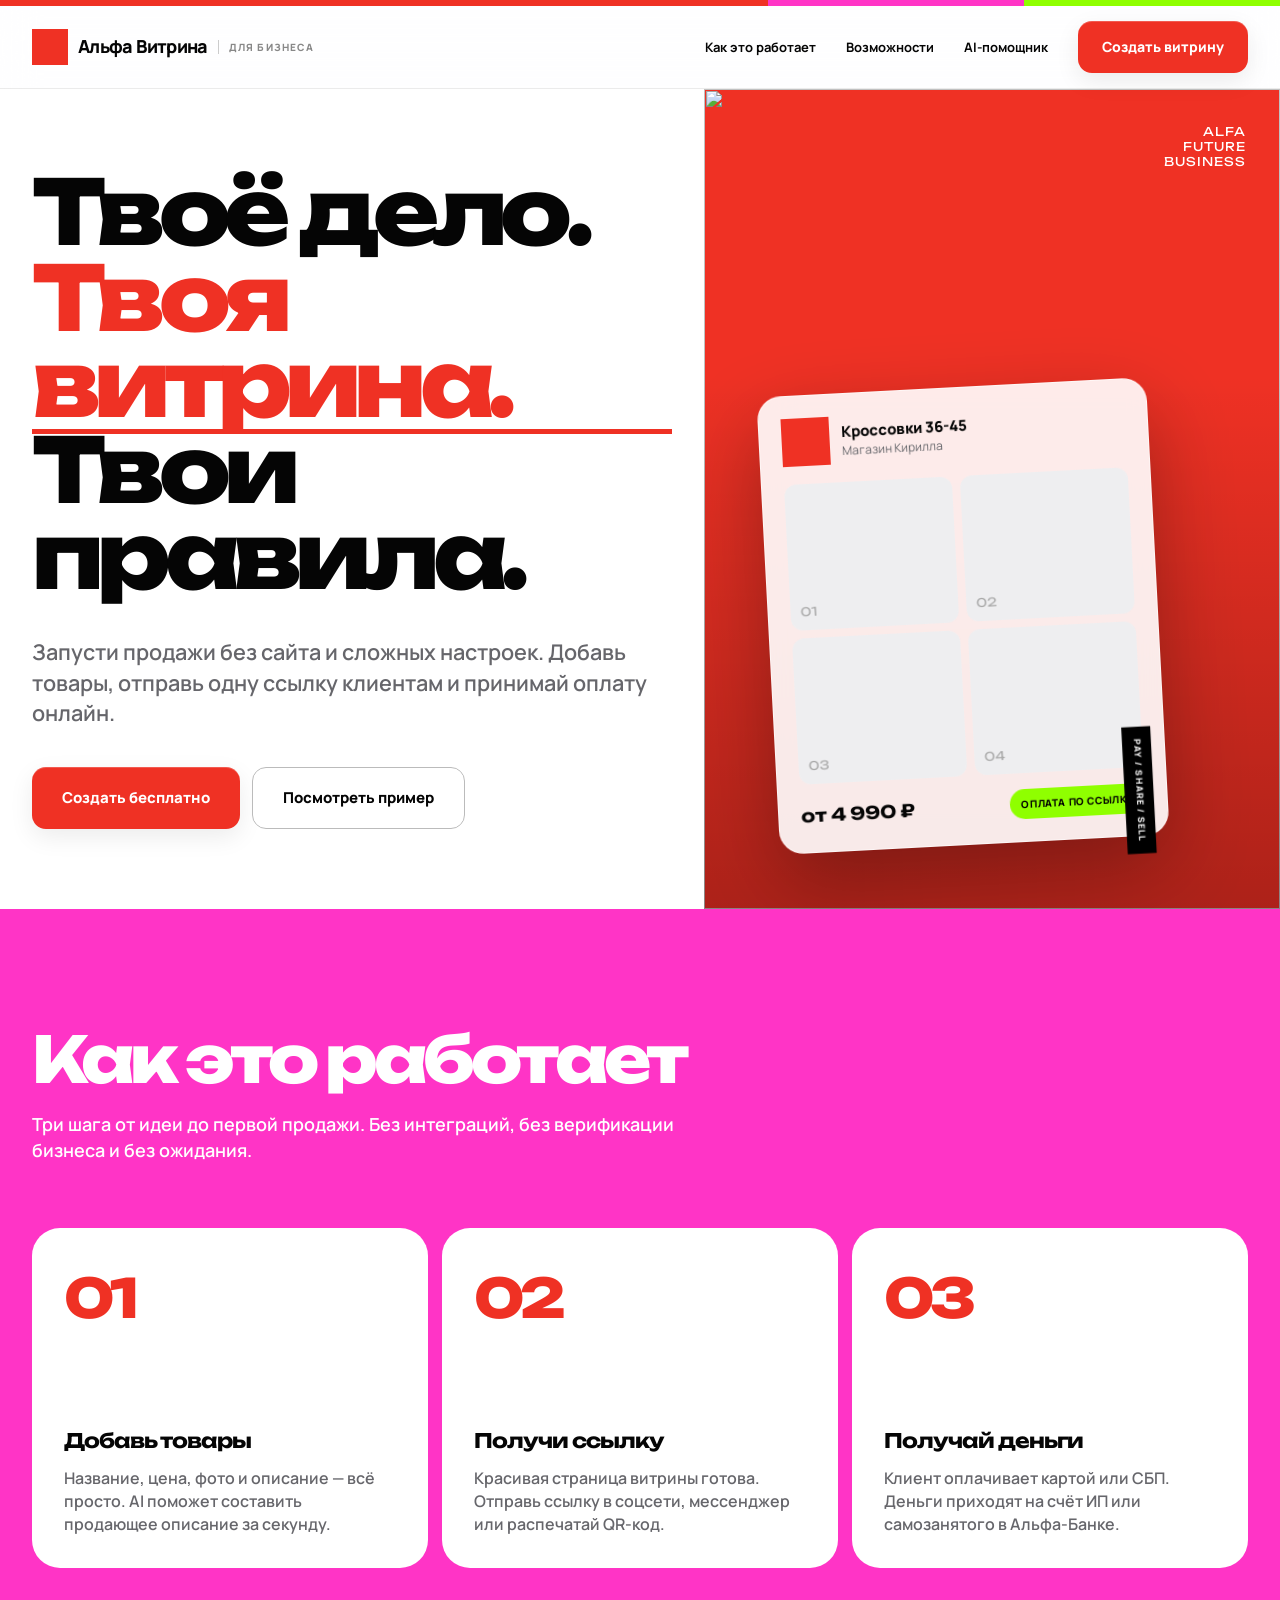
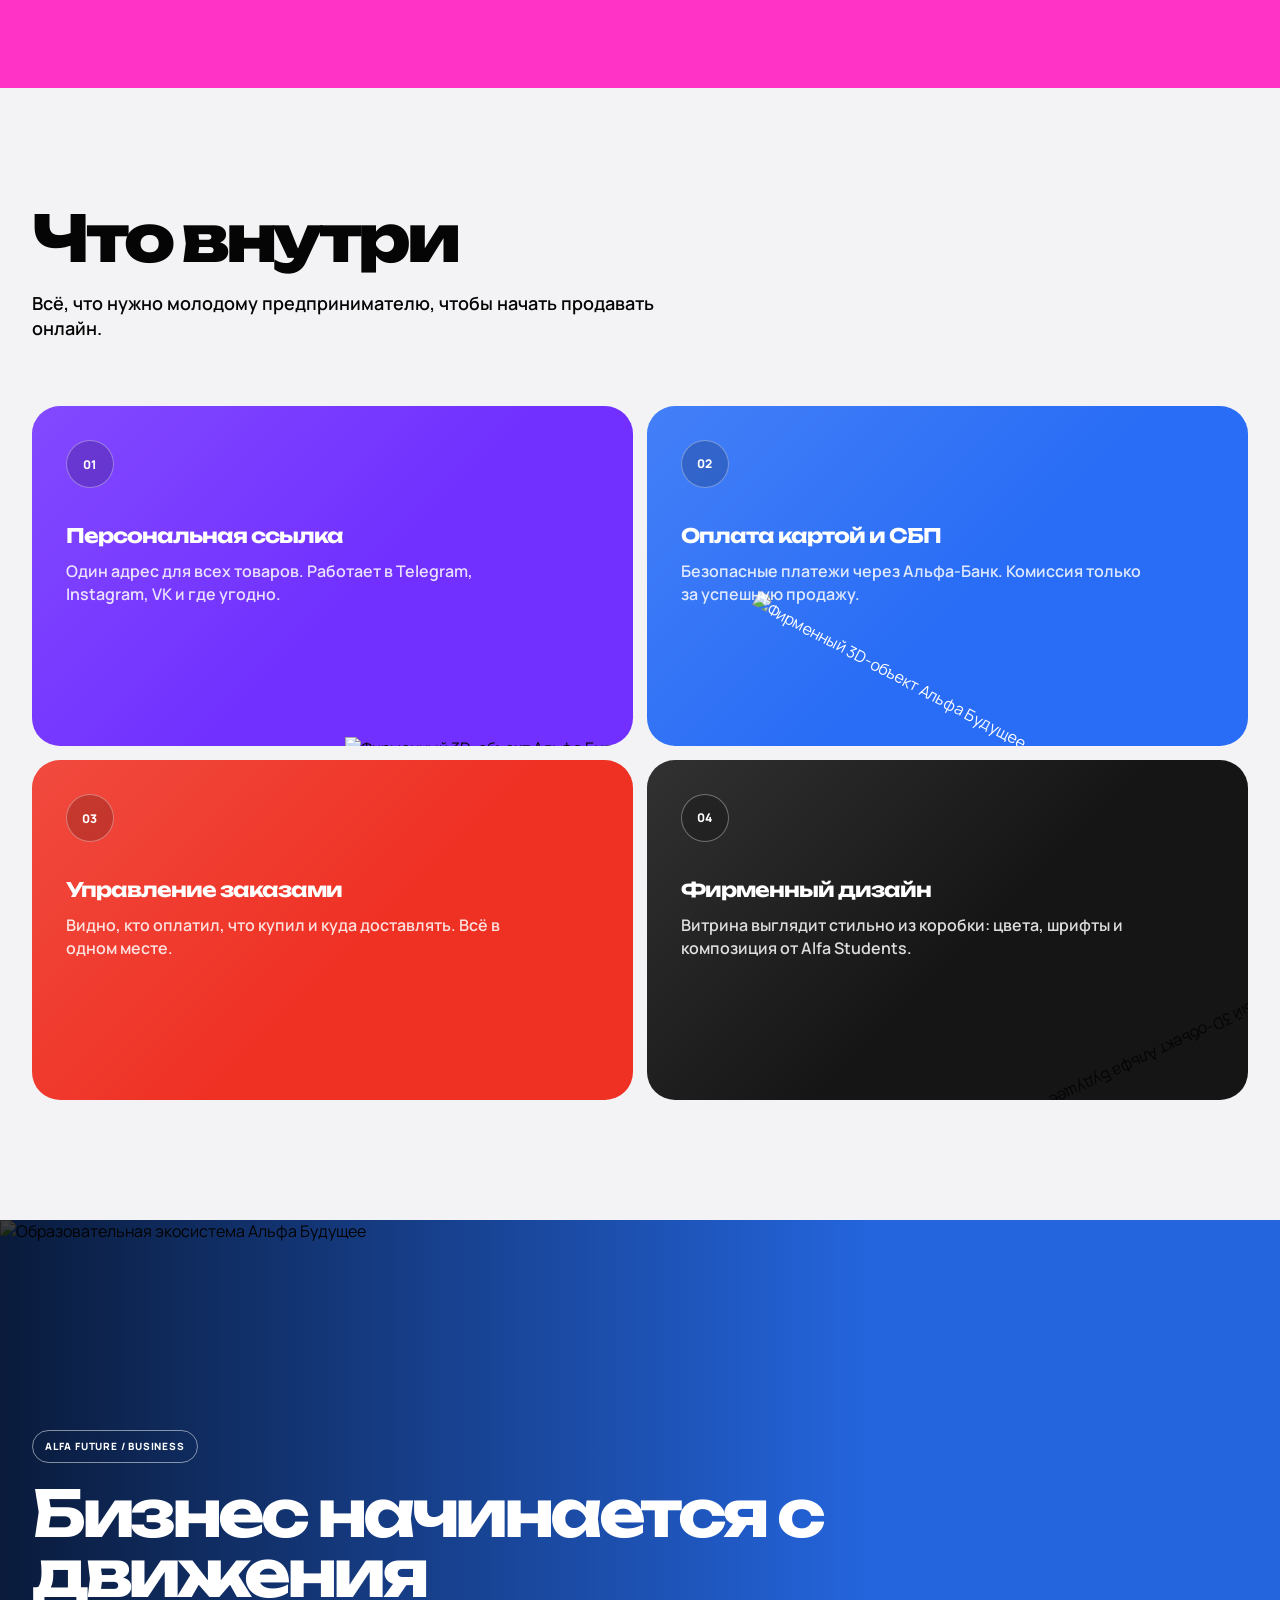
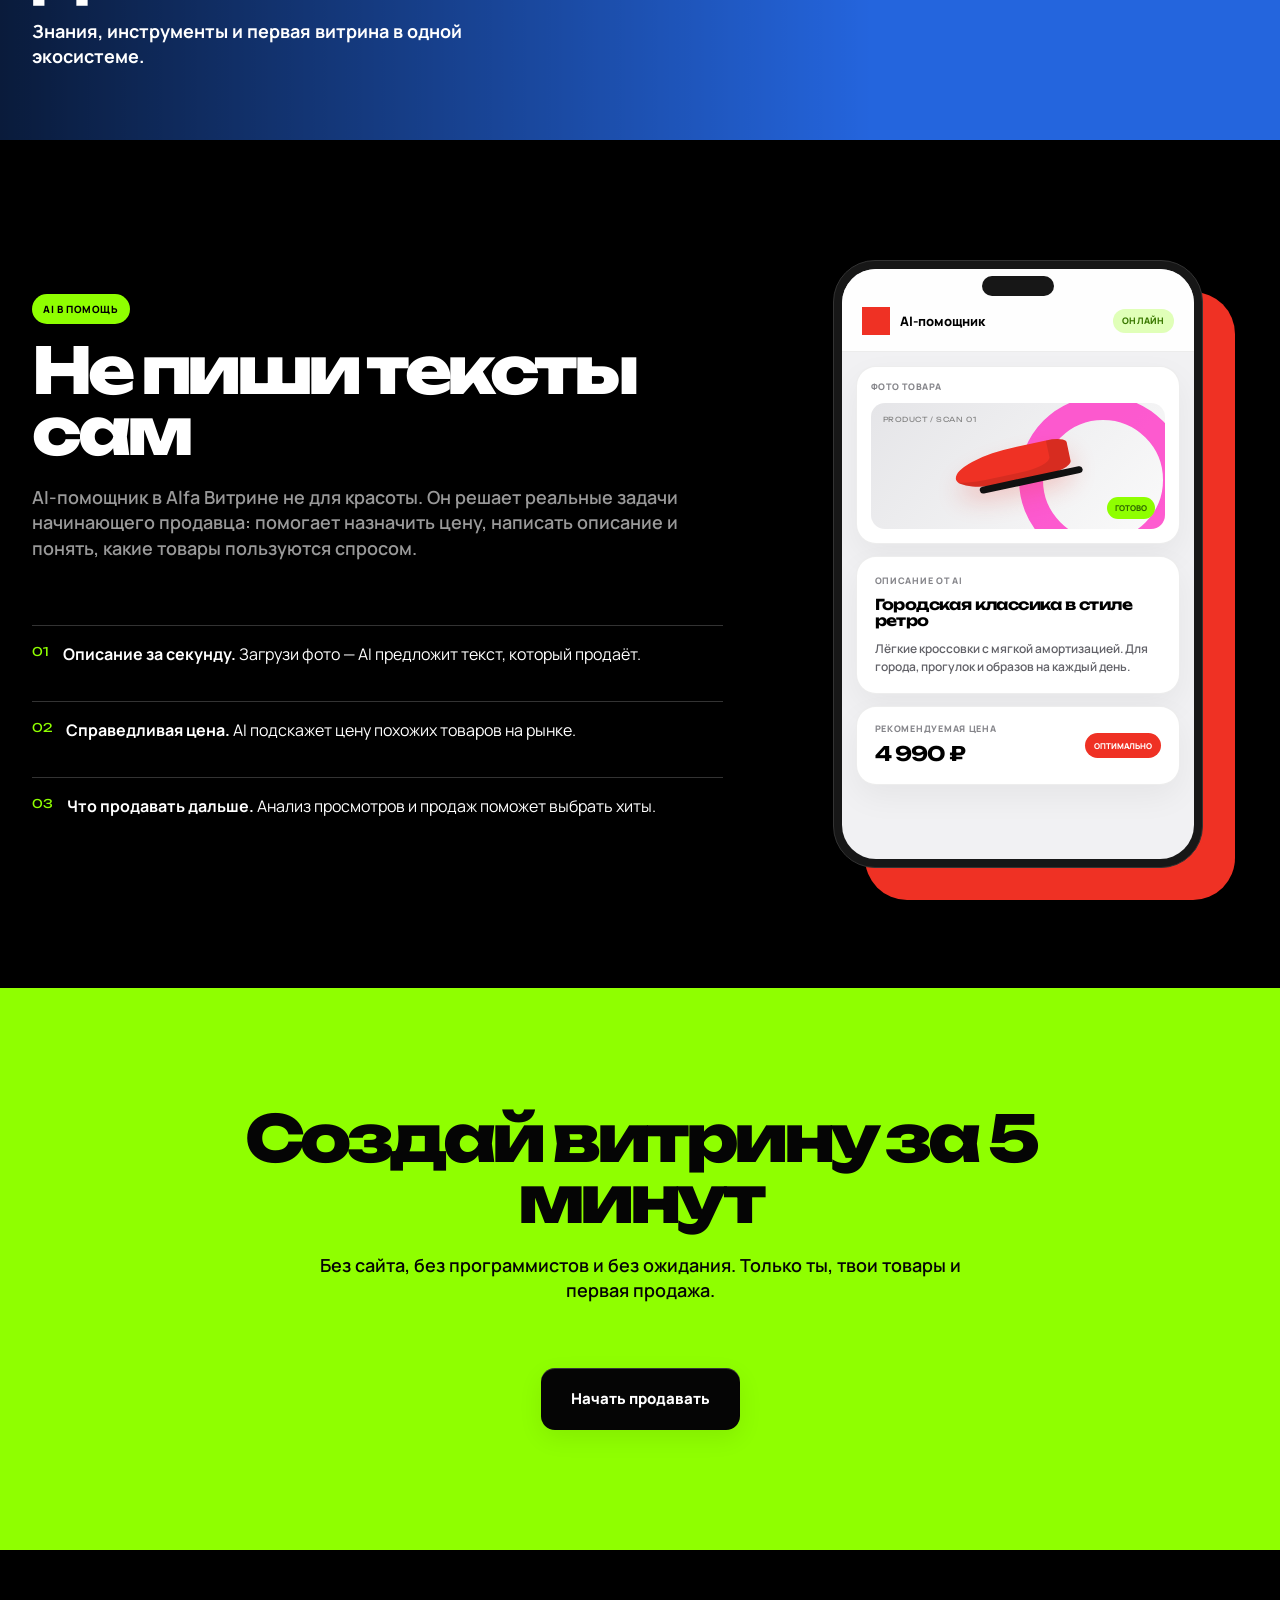
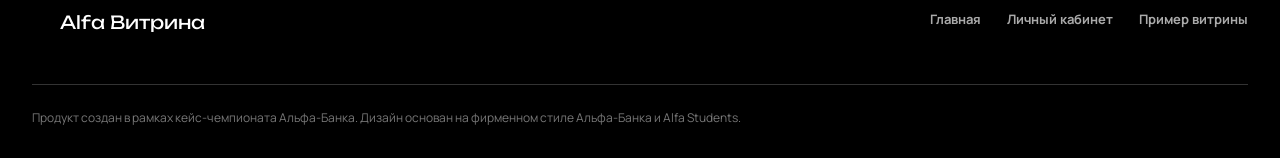
==== alfa-vitrina/index.html @ eaf66304 "first commit" ====
<!DOCTYPE html>
<html lang="ru">
<head>
  <meta charset="UTF-8">
  <meta name="viewport" content="width=device-width, initial-scale=1.0">
  <title>Alfa Витрина — продавай без сайта</title>
  <link rel="preconnect" href="https://fonts.googleapis.com">
  <link rel="preconnect" href="https://fonts.gstatic.com" crossorigin>
  <link href="https://fonts.googleapis.com/css2?family=Manrope:wght@400;500;600;700;800&family=Unbounded:wght@600;700;800&display=swap" rel="stylesheet">
  <link rel="stylesheet" href="styles.css">
</head>
<body>
  <div class="brand-band">
    <span></span>
    <span></span>
    <span></span>
  </div>

  <header class="header">
    <div class="container header-inner">
      <a href="index.html" class="logo">
        <span class="logo-mark"><img src="https://alfabank.servicecdn.ru/site-upload/25/fd/7064/Logo_D_white.svg" alt=""></span>
        <span class="logo-text">Альфа Витрина</span>
        <span class="logo-sub">Для бизнеса</span>
      </a>
      <nav class="nav">
        <a href="#how" class="nav-link">Как это работает</a>
        <a href="#features" class="nav-link">Возможности</a>
        <a href="#ai" class="nav-link">AI-помощник</a>
        <a href="dashboard.html" class="btn btn-primary">Создать витрину</a>
      </nav>
    </div>
  </header>

  <section class="hero">
    <div class="hero-grid">
      <div class="hero-text">
        <div class="container">
          <h1 class="hero-title display display-xl">
            <span>Твоё дело.</span>
            <span><span class="foundation">Твоя витрина.</span></span>
            <span>Твои правила.</span>
          </h1>
          <p class="hero-subtitle">
            Запусти продажи без сайта и сложных настроек. Добавь товары,
            отправь одну ссылку клиентам и принимай оплату онлайн.
          </p>
          <div class="hero-actions">
            <a href="dashboard.html" class="btn btn-primary btn-lg">Создать бесплатно</a>
            <a href="showcase.html" class="btn btn-outline btn-lg">Посмотреть пример</a>
          </div>
        </div>
      </div>

      <div class="hero-visual">
        <div class="hero-kicker">ALFA<br>FUTURE<br>BUSINESS</div>
        <img class="hero-future-image" src="https://alfabank.servicecdn.ru/site-upload/77/eb/10377/D_MainBan_1920x1080_210425.png" alt="" aria-hidden="true">
        <div class="hero-card">
          <div class="hero-card-header">
            <div class="hero-card-avatar"><img src="https://alfabank.servicecdn.ru/site-upload/25/fd/7064/Logo_D_white.svg" alt=""></div>
            <div>
              <div class="hero-card-title">Кроссовки 36-45</div>
              <div class="hero-card-meta">Магазин Кирилла</div>
            </div>
          </div>
          <div class="hero-product">
            <div class="hero-product-item">01</div>
            <div class="hero-product-item">02</div>
            <div class="hero-product-item">03</div>
            <div class="hero-product-item">04</div>
          </div>
          <div style="margin-top: 16px; display: flex; justify-content: space-between; align-items: center;">
            <span style="font-family: var(--font-display); font-weight: 700; font-size: 1.1rem;">от 4 990 ₽</span>
            <span class="badge badge-green">Оплата по ссылке</span>
          </div>
        </div>
      </div>
    </div>
  </section>

  <section class="section section-pink" id="how">
    <div class="container">
      <h2 class="section-title">Как это работает</h2>
      <p class="section-subtitle">Три шага от идеи до первой продажи. Без интеграций, без верификации бизнеса и без ожидания.</p>
      <div class="steps">
        <div class="step-card">
          <div class="step-number">01</div>
          <h3 class="step-title">Добавь товары</h3>
          <p class="step-text">Название, цена, фото и описание — всё просто. AI поможет составить продающее описание за секунду.</p>
        </div>
        <div class="step-card">
          <div class="step-number">02</div>
          <h3 class="step-title">Получи ссылку</h3>
          <p class="step-text">Красивая страница витрины готова. Отправь ссылку в соцсети, мессенджер или распечатай QR-код.</p>
        </div>
        <div class="step-card">
          <div class="step-number">03</div>
          <h3 class="step-title">Получай деньги</h3>
          <p class="step-text">Клиент оплачивает картой или СБП. Деньги приходят на счёт ИП или самозанятого в Альфа-Банке.</p>
        </div>
      </div>
    </div>
  </section>

  <section class="section" id="features">
    <div class="container">
      <h2 class="section-title">Что внутри</h2>
      <p class="section-subtitle">Всё, что нужно молодому предпринимателю, чтобы начать продавать онлайн.</p>
      <div class="features">
        <div class="feature-card">
          <div class="feature-icon">01</div>
          <h3 class="feature-title">Персональная ссылка</h3>
          <p class="feature-text">Один адрес для всех товаров. Работает в Telegram, Instagram, VK и где угодно.</p>
          <img class="future-card-art" src="https://alfabank.servicecdn.ru/site-upload/96/3c/21616/12.png" alt="Фирменный 3D-объект Альфа Будущее">
        </div>
        <div class="feature-card">
          <div class="feature-icon">02</div>
          <h3 class="feature-title">Оплата картой и СБП</h3>
          <p class="feature-text">Безопасные платежи через Альфа-Банк. Комиссия только за успешную продажу.</p>
          <img class="future-card-art" src="https://alfabank.servicecdn.ru/site-upload/96/3c/21616/12.png" alt="Фирменный 3D-объект Альфа Будущее">
        </div>
        <div class="feature-card">
          <div class="feature-icon">03</div>
          <h3 class="feature-title">Управление заказами</h3>
          <p class="feature-text">Видно, кто оплатил, что купил и куда доставлять. Всё в одном месте.</p>
          <img class="future-card-art" src="https://alfabank.servicecdn.ru/site-upload/96/3c/21616/12.png" alt="Фирменный 3D-объект Альфа Будущее">
        </div>
        <div class="feature-card">
          <div class="feature-icon">04</div>
          <h3 class="feature-title">Фирменный дизайн</h3>
          <p class="feature-text">Витрина выглядит стильно из коробки: цвета, шрифты и композиция от Alfa Students.</p>
          <img class="future-card-art" src="https://alfabank.servicecdn.ru/site-upload/96/3c/21616/12.png" alt="Фирменный 3D-объект Альфа Будущее">
        </div>
      </div>
    </div>
  </section>

  <section class="future-banner" aria-label="Альфа Будущее для предпринимателей">
    <img src="https://alfabank.servicecdn.ru/site-upload/54/8e/21616/D_Ed_1920x600_300925.png" alt="Образовательная экосистема Альфа Будущее">
    <div class="container future-banner-content">
      <span class="future-label">ALFA FUTURE / BUSINESS</span>
      <h2>Бизнес начинается с движения</h2>
      <p>Знания, инструменты и первая витрина в одной экосистеме.</p>
    </div>
  </section>

  <section class="section section-dark" id="ai">
    <div class="container">
      <div class="preview-grid">
        <div>
          <span class="badge badge-green">AI в помощь</span>
          <h2 class="section-title" style="margin-top: 16px;">Не пиши тексты сам</h2>
          <p class="section-subtitle" style="opacity: 0.9;">
            AI-помощник в Alfa Витрине не для красоты. Он решает реальные задачи начинающего продавца:
            помогает назначить цену, написать описание и понять, какие товары пользуются спросом.
          </p>
          <ul style="list-style: none; display: flex; flex-direction: column; gap: 18px;">
            <li style="display: flex; gap: 14px; align-items: flex-start;">
              <span class="ai-list-number">01</span>
              <span><strong>Описание за секунду.</strong> Загрузи фото — AI предложит текст, который продаёт.</span>
            </li>
            <li style="display: flex; gap: 14px; align-items: flex-start;">
              <span class="ai-list-number">02</span>
              <span><strong>Справедливая цена.</strong> AI подскажет цену похожих товаров на рынке.</span>
            </li>
            <li style="display: flex; gap: 14px; align-items: flex-start;">
              <span class="ai-list-number">03</span>
              <span><strong>Что продавать дальше.</strong> Анализ просмотров и продаж поможет выбрать хиты.</span>
            </li>
          </ul>
        </div>
        <div class="phone">
          <div class="phone-screen">
            <div class="phone-header">
              <span class="phone-logo"><img src="https://alfabank.servicecdn.ru/site-upload/25/fd/7064/Logo_D_white.svg" alt=""></span>
              <span>AI-помощник</span>
              <span class="phone-status">Онлайн</span>
            </div>
            <div class="phone-body">
              <div class="ai-upload">
                <div class="ai-card-label">Фото товара</div>
                <div class="ai-product-preview">
                  <span class="ai-scan">PRODUCT / SCAN 01</span>
                  <span class="ai-product-shape" aria-hidden="true"></span>
                  <span class="ai-ready">Готово</span>
                </div>
              </div>

              <div class="ai-result">
                <div class="ai-card-label">Описание от AI</div>
                <h3>Городская классика в стиле ретро</h3>
                <p>Лёгкие кроссовки с мягкой амортизацией. Для города, прогулок и образов на каждый день.</p>
              </div>

              <div class="ai-price">
                <div>
                  <div class="ai-card-label">Рекомендуемая цена</div>
                  <strong>4 990 ₽</strong>
                </div>
                <span>Оптимально</span>
              </div>
            </div>
          </div>
        </div>
      </div>
    </div>
  </section>

  <section class="section section-green">
    <div class="container text-center">
      <h2 class="section-title">Создай витрину за 5 минут</h2>
      <p class="section-subtitle" style="margin-left: auto; margin-right: auto;">
        Без сайта, без программистов и без ожидания. Только ты, твои товары и первая продажа.
      </p>
      <a href="dashboard.html" class="btn btn-secondary btn-lg">Начать продавать</a>
    </div>
  </section>

  <footer class="footer">
    <div class="container">
      <div class="footer-top">
        <div class="footer-logo"><img src="https://alfabank.servicecdn.ru/site-upload/25/fd/7064/Logo_D_white.svg" alt="">Alfa Витрина</div>
        <div class="footer-links">
          <a href="index.html" class="footer-link">Главная</a>
          <a href="dashboard.html" class="footer-link">Личный кабинет</a>
          <a href="showcase.html" class="footer-link">Пример витрины</a>
        </div>
      </div>
      <div class="footer-bottom">
        Продукт создан в рамках кейс-чемпионата Альфа-Банка. Дизайн основан на фирменном стиле Альфа-Банка и Alfa Students.
      </div>
    </div>
  </footer>

  <script src="https://cdn.jsdelivr.net/npm/gsap@3.13/dist/gsap.min.js"></script>
  <script src="https://cdn.jsdelivr.net/npm/gsap@3.13/dist/ScrollTrigger.min.js"></script>
  <script src="app.js"></script>
</body>
</html>
---- alfa-vitrina/styles.css ----
:root {
  --a-red: #ef3124;
  --a-black: #050505;
  --a-white: #ffffff;
  --a-grey-dark: #676767;
  --a-grey-light: #dedede;
  --s-pink: #ff34c6;
  --s-green: #8fff00;
  --bg: #f3f3f5;
  --text: var(--a-black);
  --text-secondary: #66666b;
  --surface: #e9e9eb;
  --border: #d3d3d6;
  --radius: 28px;
  --radius-sm: 14px;
  --shadow: none;
  --shadow-red: none;
  --font-display: "Unbounded", "Arial Black", sans-serif;
  --font-body: "Manrope", Arial, sans-serif;
}

* { box-sizing: border-box; margin: 0; padding: 0; }
html { scroll-behavior: smooth; }
body {
  font-family: var(--font-body);
  color: var(--text);
  background: var(--bg);
  line-height: 1.42;
  -webkit-font-smoothing: antialiased;
  font-size: 16px;
}
::selection { color: white; background: var(--a-red); }
img { max-width: 100%; display: block; }
a { color: inherit; text-decoration: none; }
button { font-family: var(--font-body); }

.container { width: min(1320px, calc(100% - 64px)); margin: 0 auto; }
.container-narrow { width: min(760px, calc(100% - 48px)); margin: 0 auto; }
.brand-band { height: 6px; display: grid; grid-template-columns: 3fr 1fr 1fr; }
.brand-band span:nth-child(1) { background: var(--a-red); }
.brand-band span:nth-child(2) { background: var(--s-pink); }
.brand-band span:nth-child(3) { background: var(--s-green); }

.header {
  position: sticky;
  top: 0;
  z-index: 100;
  background: rgba(255,255,255,.92);
  border-bottom: 1px solid rgba(0,0,0,.08);
  backdrop-filter: blur(18px);
}
.header-inner { height: 82px; display: flex; align-items: center; justify-content: space-between; }
.logo { display: flex; align-items: center; gap: 10px; font-weight: 800; letter-spacing: -.04em; }
.logo-mark,
.sidebar-logo > span {
  width: 36px;
  height: 36px;
  display: inline-grid;
  place-items: center;
  background: var(--a-red);
  color: white;
  font-size: 19px;
  font-weight: 800;
}
.logo-mark img, .sidebar-logo > span img { width: 15px; height: 21px; }
.logo-mark::after { display: none; }
.logo-text { font-size: 18px; }
.logo-sub { padding-left: 10px; border-left: 1px solid #ccc; color: #888; font-size: 10px; text-transform: uppercase; letter-spacing: .12em; }
.nav { display: flex; align-items: center; gap: 30px; }
.nav-link { font-size: 13px; font-weight: 700; transition: color .2s; }
.nav-link:hover { color: var(--a-red); }

.btn {
  display: inline-flex;
  align-items: center;
  justify-content: center;
  gap: 12px;
  min-height: 52px;
  padding: 14px 24px;
  border: 0;
  border-radius: 14px;
  font-weight: 800;
  font-size: 14px;
  cursor: pointer;
  box-shadow: inset 0 1px 0 rgba(255,255,255,.2), 0 8px 24px rgba(0,0,0,.08);
  transition: transform .25s cubic-bezier(.2,.8,.2,1), background .2s, color .2s, box-shadow .25s;
}
.btn:hover { transform: translateY(-3px); box-shadow: inset 0 1px 0 rgba(255,255,255,.25), 0 14px 30px rgba(0,0,0,.14); }
.btn:active { transform: translateY(0); }
.btn-primary { color: white; background: var(--a-red); }
.btn-primary:hover { background: #d9281d; }
.btn-secondary { color: white; background: var(--a-black); }
.btn-secondary:hover { background: var(--a-red); }
.btn-green { color: var(--a-black); background: var(--s-green); }
.btn-pink { background: var(--s-pink); }
.btn-white { background: white; color: black; }
.btn-outline { border: 1px solid #bbb; background: rgba(255,255,255,.66); box-shadow: none; backdrop-filter: blur(12px); }
.btn-outline:hover { border-color: black; }
.btn-lg { min-height: 62px; padding: 18px 30px; font-size: 15px; }

.display { font-family: var(--font-display); font-weight: 800; letter-spacing: -.075em; line-height: .96; }
.display-xl { font-size: clamp(3.4rem, 7vw, 7rem); }
.display-lg { font-size: clamp(2.6rem, 6vw, 5rem); }
.display-md { font-size: clamp(2rem, 4vw, 3rem); }
.foundation { position: relative; display: inline-block; color: var(--a-red); }
.foundation::after { content: ""; position: absolute; left: 0; right: 0; bottom: -.08em; height: .06em; background: currentColor; }
.foundation-white::after { background: white; }
.foundation-green::after { background: var(--s-green); }
.foundation-pink::after { background: var(--s-pink); }

.hero { background: white; overflow: hidden; }
.hero-grid { display: grid; grid-template-columns: minmax(0, 1.1fr) minmax(440px, .9fr); min-height: calc(100vh - 88px); }
.hero-text { display: flex; align-items: center; padding: 80px 0; }
.hero-text .container { width: min(760px, calc(100% - 64px)); }
.hero-title { margin-bottom: 38px; }
.hero-title > span { display: block; }
.hero-subtitle { max-width: 620px; margin-bottom: 38px; color: var(--text-secondary); font-size: clamp(1.05rem, 1.7vw, 1.35rem); font-weight: 600; }
.hero-actions { display: flex; flex-wrap: wrap; gap: 12px; }
.hero-visual { position: relative; display: grid; place-items: center; min-height: 660px; padding: 64px; overflow: hidden; isolation: isolate; background: var(--a-red); }
.hero-visual::before { content: ""; position: absolute; z-index: 1; inset: 0; background: linear-gradient(180deg, transparent 35%, rgba(33,0,0,.32)); pointer-events: none; }
.hero-future-image { position: absolute; z-index: 0; width: 100%; height: 100%; object-fit: cover; object-position: 57% center; }
.hero-kicker { position: absolute; z-index: 2; top: 35px; right: 34px; color: white; font-family: var(--font-display); font-size: 12px; line-height: 1.25; letter-spacing: .08em; text-align: right; }
.hero-card { position: relative; z-index: 2; align-self: end; justify-self: start; width: min(390px, 100%); padding: 22px; border: 1px solid rgba(255,255,255,.58); border-radius: 24px; background: rgba(255,255,255,.9); box-shadow: 0 30px 80px rgba(0,0,0,.3); backdrop-filter: blur(18px); transform: rotate(-3deg); }
.hero-card::after { content: "PAY / SHARE / SELL"; position: absolute; right: -36px; bottom: 30px; padding: 8px 12px; color: white; background: black; font-size: 9px; font-weight: 800; letter-spacing: .12em; transform: rotate(90deg); }
.hero-card-header { display: flex; align-items: center; gap: 12px; margin-bottom: 18px; }
.hero-card-avatar { width: 48px; height: 48px; display: grid; place-items: center; color: white; background: var(--a-red); font-size: 20px; font-weight: 800; }
.hero-card-avatar img { width: 15px; height: 21px; }
.hero-card-title { font-weight: 800; font-size: 15px; }
.hero-card-meta { color: var(--text-secondary); font-size: 12px; }
.hero-product { display: grid; grid-template-columns: repeat(2, 1fr); gap: 8px; }
.hero-product-item { display: flex; align-items: flex-end; aspect-ratio: 1.15; padding: 10px; color: #aaa; border-radius: 12px; background: #eeeef0; font-family: var(--font-display); font-size: 12px; }

.section { padding: 120px 0; }
.section-pink { background: var(--s-pink); }
.section-green { background: var(--s-green); }
.section-dark { color: white; background: black; }
.section-red { color: white; background: var(--a-red); }
#how .section-title, #how .section-subtitle { color: white; }
.section-title { margin-bottom: 22px; max-width: 900px; font-family: var(--font-display); font-size: clamp(2.3rem, 5vw, 4.8rem); font-weight: 800; letter-spacing: -.07em; line-height: .96; }
.section-subtitle { max-width: 660px; margin-bottom: 64px; font-size: 18px; font-weight: 600; }
.steps { display: grid; grid-template-columns: repeat(3, 1fr); gap: 14px; }
.step-card { min-height: 340px; display: flex; flex-direction: column; padding: 32px; border-radius: var(--radius); background: white; }
.step-number { margin-bottom: auto; color: var(--a-red); font-family: var(--font-display); font-size: 54px; font-weight: 800; letter-spacing: -.08em; }
.step-title { margin: 24px 0 12px; font-family: var(--font-display); font-size: 20px; letter-spacing: -.05em; }
.step-text { color: var(--text-secondary); font-weight: 600; }

.features { display: grid; grid-template-columns: repeat(2, 1fr); gap: 14px; }
.feature-card { position: relative; min-height: 340px; padding: 34px; border-radius: var(--radius); background: #7130ff; overflow: hidden; isolation: isolate; }
.feature-card::after { content: ""; position: absolute; z-index: -1; inset: 0; background: linear-gradient(135deg, rgba(255,255,255,.12), transparent 55%); }
.feature-card:nth-child(2) { color: white; background: #296df6; }
.feature-card:nth-child(3) { color: white; background: var(--a-red); }
.feature-card:nth-child(4) { background: #151515; }
.feature-icon { position: relative; z-index: 2; width: 48px; height: 48px; display: grid; place-items: center; margin-bottom: 34px; border: 1px solid rgba(255,255,255,.35); border-radius: 50%; color: white; background: rgba(0,0,0,.18); font-size: 12px; font-weight: 800; backdrop-filter: blur(10px); }
.feature-title { position: relative; z-index: 2; max-width: 420px; margin-bottom: 10px; color: white; font-family: var(--font-display); font-size: 20px; letter-spacing: -.05em; }
.feature-text { position: relative; z-index: 2; max-width: 460px; color: white; font-weight: 600; opacity: .85; }
.future-card-art { position: absolute; z-index: -2; right: -52%; bottom: -4%; width: 160%; height: auto; transition: transform .6s cubic-bezier(.2,.8,.2,1); }
.feature-card:nth-child(2) .future-card-art { right: -12%; bottom: -2%; transform: rotate(28deg); }
.feature-card:nth-child(3) .future-card-art { right: -28%; bottom: -14%; transform: rotate(-22deg); }
.feature-card:nth-child(4) .future-card-art { right: -18%; bottom: -3%; transform: rotate(155deg); }
.feature-card:hover .future-card-art { scale: 1.04; }

.future-banner { position: relative; min-height: 520px; display: flex; align-items: flex-end; overflow: hidden; isolation: isolate; background: #2870f6; }
.future-banner::after { content: ""; position: absolute; z-index: -1; inset: 0; background: linear-gradient(90deg, rgba(0,0,0,.76), rgba(0,0,0,.1) 68%); }
.future-banner > img { position: absolute; z-index: -2; inset: 0; width: 100%; height: 100%; object-fit: cover; object-position: center; }
.future-banner-content { padding-bottom: 70px; color: white; }
.future-label { display: inline-flex; margin-bottom: 20px; padding: 8px 12px; border: 1px solid rgba(255,255,255,.5); border-radius: 999px; font-size: 10px; font-weight: 800; letter-spacing: .08em; backdrop-filter: blur(12px); }
.future-banner h2 { max-width: 800px; margin-bottom: 16px; font-family: var(--font-display); font-size: clamp(2.4rem, 5vw, 5rem); line-height: .94; letter-spacing: -.07em; }
.future-banner p { max-width: 540px; font-size: 18px; font-weight: 700; }

.preview-grid { display: grid; grid-template-columns: 1.2fr .8fr; align-items: center; gap: 64px; }
.section-dark .section-subtitle { color: #aaa; }
.preview-grid ul li { padding: 17px 0; border-top: 1px solid #333; }
.ai-list-number { color: var(--s-green); font-family: var(--font-display); font-size: 12px; }
.phone { position: relative; width: min(370px, 100%); margin: 0 auto; padding: 8px; border: 1px solid #333; border-radius: 42px; background: #171717; box-shadow: 32px 32px 0 var(--a-red), 0 32px 80px rgba(0,0,0,.45); }
.phone::before { content: ""; position: absolute; z-index: 2; top: 15px; left: 50%; width: 72px; height: 20px; border-radius: 20px; background: #171717; transform: translateX(-50%); }
.phone-screen { min-height: 590px; overflow: hidden; border-radius: 34px; color: black; background: #f1f1f3; }
.phone-header { display: flex; align-items: center; gap: 10px; padding: 38px 20px 16px; border-bottom: 1px solid rgba(0,0,0,.07); background: rgba(255,255,255,.9); font-size: 13px; font-weight: 800; }
.phone-logo { width: 28px; height: 28px; display: grid; place-items: center; color: white; background: var(--a-red); font-size: 14px; font-weight: 800; }
.phone-logo img { width: 11px; height: 15px; }
.phone-status { margin-left: auto; padding: 6px 9px; border-radius: 999px; color: #397800; background: rgba(143,255,0,.28); font-size: 9px; letter-spacing: .03em; text-transform: uppercase; }
.phone-body { display: grid; gap: 12px; padding: 14px; }
.ai-upload, .ai-result, .ai-price { border: 1px solid rgba(0,0,0,.07); border-radius: 20px; background: white; box-shadow: 0 12px 32px rgba(0,0,0,.05); }
.ai-upload { padding: 14px; }
.ai-card-label { margin-bottom: 9px; color: #85858a; font-size: 9px; font-weight: 800; letter-spacing: .08em; text-transform: uppercase; }
.ai-product-preview { position: relative; height: 126px; overflow: hidden; border-radius: 14px; background: linear-gradient(135deg, #e5e5e8, #fafafa); }
.ai-product-preview::after { content: ""; position: absolute; right: -22px; bottom: -35px; width: 120px; height: 120px; border: 24px solid var(--s-pink); border-radius: 50%; opacity: .8; }
.ai-scan { position: absolute; top: 12px; left: 12px; z-index: 2; color: #888; font-family: var(--font-display); font-size: 7px; letter-spacing: .08em; }
.ai-product-shape { position: absolute; top: 45px; left: 50%; z-index: 2; width: 116px; height: 34px; border-radius: 60% 18% 28% 45%; background: var(--a-red); box-shadow: inset -20px -8px 0 rgba(0,0,0,.1), 0 14px 25px rgba(239,49,36,.22); transform: translateX(-55%) rotate(-12deg); }
.ai-product-shape::after { content: ""; position: absolute; right: -10px; bottom: -5px; width: 105px; height: 7px; border-radius: 8px; background: #111; }
.ai-ready { position: absolute; z-index: 2; right: 10px; bottom: 10px; padding: 5px 8px; border-radius: 999px; color: #306800; background: var(--s-green); font-size: 8px; font-weight: 800; text-transform: uppercase; }
.ai-result { padding: 18px; }
.ai-result h3 { margin-bottom: 10px; font-family: var(--font-display); font-size: 15px; line-height: 1.12; letter-spacing: -.04em; }
.ai-result p { color: #626268; font-size: 12px; font-weight: 600; line-height: 1.45; }
.ai-price { display: flex; align-items: center; justify-content: space-between; padding: 16px 18px; }
.ai-price .ai-card-label { margin-bottom: 4px; }
.ai-price strong { font-family: var(--font-display); font-size: 20px; letter-spacing: -.05em; }
.ai-price > span { padding: 7px 9px; border-radius: 999px; color: white; background: var(--a-red); font-size: 8px; font-weight: 800; text-transform: uppercase; }

.text-center { text-align: center; }
.text-center .section-title { margin-left: auto; margin-right: auto; }
.footer { padding: 60px 0 32px; color: white; background: black; }
.footer-top { display: flex; justify-content: space-between; gap: 30px; margin-bottom: 48px; }
.footer-logo { display: flex; align-items: center; gap: 12px; font-family: var(--font-display); font-size: 18px; }
.footer-logo img { width: 16px; height: 22px; }
.footer-links { display: flex; flex-wrap: wrap; gap: 26px; }
.footer-link { color: #aaa; font-weight: 700; font-size: 13px; }
.footer-link:hover { color: white; }
.footer-bottom { padding-top: 24px; border-top: 1px solid #333; color: #777; font-size: 12px; }

.badge { display: inline-flex; align-items: center; min-height: 30px; padding: 6px 11px; border-radius: 20px; font-size: 10px; font-weight: 800; text-transform: uppercase; letter-spacing: .06em; }
.badge-green { color: black; background: var(--s-green); }
.badge-pink { background: var(--s-pink); }
.badge-white { color: black; background: white; }
.brand-badge { gap: 8px; padding: 7px 12px; background: white; }
.brand-badge > span { width: 12px; height: 17px; display: grid; place-items: center; background: transparent; }
.brand-badge img { width: 12px; height: 17px; filter: brightness(0) saturate(100%) invert(24%) sepia(93%) saturate(4114%) hue-rotate(352deg) brightness(101%) contrast(88%); }

.showcase-header { position: relative; min-height: 500px; display: flex; align-items: center; padding: 72px 0; color: white; background: var(--a-red); overflow: hidden; }
.showcase-header::after { content: ""; position: absolute; inset: 0; background: radial-gradient(circle at 80% 40%, transparent, rgba(0,0,0,.15)); pointer-events: none; }
.showcase-header .container { position: relative; z-index: 2; }
.showcase-header h1 { max-width: 920px; margin-bottom: 20px; font-family: var(--font-display); font-size: clamp(3.2rem, 8vw, 7.5rem); line-height: .9; letter-spacing: -.08em; }
.showcase-header p { max-width: 620px; font-size: 20px; font-weight: 600; }
.showcase-index { position: absolute; right: -40px; bottom: -150px; z-index: -1; color: rgba(0,0,0,.12); font-family: var(--font-display); font-size: clamp(10rem, 30vw, 32rem); font-weight: 800; letter-spacing: -.12em; white-space: nowrap; }
.showcase-future-art { position: absolute; z-index: 1; right: -8%; bottom: -5%; width: min(58vw, 820px); filter: saturate(1.12); transform: rotate(-8deg); }
.showcase-products { padding: 100px 0; background: var(--bg); }
.showcase-grid { display: grid; grid-template-columns: repeat(auto-fill, minmax(280px, 1fr)); gap: 16px; }
.showcase-card { overflow: hidden; border-radius: 24px; background: white; transition: transform .25s; }
.showcase-card:hover { transform: translateY(-8px); }
.showcase-card-img { aspect-ratio: 1.05; display: grid; place-items: center; overflow: hidden; color: rgba(0,0,0,.2); background: #dddde0; font-family: var(--font-display); font-size: 72px; }
.showcase-card-img:nth-child(odd) { background: #e5e5e7; }
.showcase-card-img img { width: 100%; height: 100%; object-fit: cover; }
.showcase-card-body { padding: 24px; }
.showcase-card-title { margin-bottom: 8px; font-family: var(--font-display); font-size: 17px; letter-spacing: -.04em; }
.showcase-card-price { margin-bottom: 18px; color: var(--a-red); font-size: 23px; font-weight: 800; }
.showcase-card-desc { min-height: 64px; margin-bottom: 20px; color: var(--text-secondary); font-size: 14px; font-weight: 600; }
.showcase-footer { padding: 48px 0; color: #aaa; background: black; text-align: center; font-size: 13px; }
.showcase-footer-logo { width: 18px; height: 24px; margin: 0 auto 18px; }

.dashboard { display: grid; grid-template-columns: 280px 1fr; min-height: 100vh; }
.sidebar { position: sticky; top: 0; height: 100vh; padding: 34px 24px; color: white; background: black; }
.sidebar-logo { display: flex; align-items: center; gap: 12px; margin-bottom: 72px; font-size: 16px; font-weight: 800; }
.sidebar-menu { list-style: none; display: flex; flex-direction: column; gap: 6px; }
.sidebar-link { display: flex; align-items: center; gap: 14px; padding: 16px; border-radius: 12px; color: #999; font-weight: 700; }
.sidebar-link > span { width: 22px; color: #555; font-size: 10px; }
.sidebar-link:hover, .sidebar-link.active { color: white; background: #202020; }
.sidebar-link.active > span { color: var(--a-red); }
.sidebar-art { position: absolute; left: -95px; bottom: 32px; width: 430px; pointer-events: none; transform: rotate(12deg); }
.main { min-width: 0; padding: 56px; background: var(--bg); }
.dashboard-content { width: min(900px, 100%); margin: 0 auto; }
.dashboard-view[hidden] { display: none; }
.panel { margin-bottom: 18px; padding: 36px; border-radius: var(--radius); background: white; }
.panel-title { margin-bottom: 28px; font-family: var(--font-display); font-size: 22px; letter-spacing: -.05em; }
.form-grid { display: grid; grid-template-columns: repeat(2, 1fr); gap: 20px; }
.form-group { display: flex; flex-direction: column; gap: 8px; }
.form-group.full { grid-column: 1 / -1; }
label { font-size: 12px; font-weight: 800; }
input, textarea, select { width: 100%; padding: 15px 17px; border: 1px solid var(--border); border-radius: 12px; background: #fafafa; font-family: var(--font-body); font-size: 15px; transition: border .2s, box-shadow .2s; }
input:focus, textarea:focus, select:focus { outline: none; border-color: var(--a-red); box-shadow: 0 0 0 3px rgba(239,49,36,.1); }
textarea { min-height: 110px; resize: vertical; }
.product-list { display: grid; grid-template-columns: repeat(auto-fill, minmax(210px, 1fr)); gap: 14px; }
.product-card { overflow: hidden; border: 1px solid var(--border); border-radius: 18px; background: white; }
.product-card-img { aspect-ratio: 1.2; display: grid; place-items: center; overflow: hidden; background: #eee; font-size: 48px; }
.product-card-img img { width: 100%; height: 100%; object-fit: cover; }
.product-card-img.is-emoji, .showcase-card-img.is-emoji { background: var(--s-green); }
.product-card-body { padding: 18px; }
.product-card-title { margin-bottom: 5px; font-weight: 800; }
.product-card-price { color: var(--a-red); font-size: 18px; font-weight: 800; }
.product-card-desc { margin-top: 10px; color: var(--text-secondary); font-size: 13px; }
.share-box { display: flex; align-items: stretch; gap: 10px; }
.share-box input { min-width: 0; flex: 1; }
.empty-state { grid-column: 1 / -1; padding: 58px 24px; color: var(--text-secondary); text-align: center; }
.empty-state-icon { margin-bottom: 10px; filter: grayscale(1); font-size: 42px; }

.crm-view { width: min(1180px, 100%); margin: 0 auto; }
.crm-heading { display: flex; align-items: flex-end; justify-content: space-between; gap: 32px; margin-bottom: 32px; }
.crm-eyebrow { display: block; margin-bottom: 12px; color: var(--a-red); font-size: 10px; font-weight: 800; letter-spacing: .12em; text-transform: uppercase; }
.crm-heading h1 { margin-bottom: 10px; font-family: var(--font-display); font-size: clamp(2.5rem, 5vw, 4.5rem); line-height: .92; letter-spacing: -.07em; }
.crm-heading p { color: var(--text-secondary); font-weight: 600; }
.crm-metrics { display: grid; grid-template-columns: 1.4fr repeat(3, 1fr); gap: 12px; margin-bottom: 18px; }
.crm-metric { min-height: 165px; display: flex; flex-direction: column; padding: 22px; border-radius: 22px; background: white; }
.crm-metric > span, .payment-metrics span, .balance-card span { color: var(--text-secondary); font-size: 12px; font-weight: 700; }
.crm-metric strong { margin-top: auto; font-family: var(--font-display); font-size: 27px; letter-spacing: -.06em; }
.crm-metric small, .payment-metrics small { margin-top: 6px; color: var(--text-secondary); font-size: 11px; font-weight: 600; }
.crm-metric-accent { color: white; background: var(--a-red); }
.crm-metric-accent > span, .crm-metric-accent small { color: rgba(255,255,255,.72); }
.crm-panel { padding: 28px; }
.crm-panel-head { display: flex; align-items: center; justify-content: space-between; gap: 24px; margin-bottom: 24px; }
.crm-panel-head .panel-title { margin-bottom: 5px; }
.crm-panel-head p { color: var(--text-secondary); font-size: 12px; font-weight: 600; }
.crm-filters { display: flex; gap: 5px; padding: 4px; border-radius: 12px; background: var(--bg); }
.crm-filter { padding: 9px 12px; border: 0; border-radius: 9px; color: #777; background: transparent; font-family: var(--font-body); font-size: 11px; font-weight: 800; cursor: pointer; }
.crm-filter.active { color: white; background: black; }
.crm-table { overflow: hidden; border: 1px solid var(--border); border-radius: 16px; }
.crm-table-head, .crm-row { display: grid; align-items: center; gap: 14px; padding: 14px 16px; }
.crm-orders-table .crm-table-head, .crm-orders-table .crm-row { grid-template-columns: 74px 1fr 1.25fr .8fr .8fr 70px; }
.payments-table .crm-table-head, .payments-table .crm-row { grid-template-columns: 1fr 1fr .8fr .8fr 1fr; }
.crm-table-head { color: #888; background: #f5f5f6; font-size: 9px; font-weight: 800; letter-spacing: .06em; text-transform: uppercase; }
.crm-row { min-height: 78px; border-top: 1px solid var(--border); background: white; transition: background .2s; }
.crm-row:hover { background: #fafafa; }
.crm-row[hidden] { display: none; }
.crm-row > div { min-width: 0; }
.crm-row strong { display: block; overflow: hidden; font-size: 12px; font-weight: 800; text-overflow: ellipsis; white-space: nowrap; }
.crm-row small { display: block; margin-top: 4px; overflow: hidden; color: var(--text-secondary); font-size: 10px; font-weight: 600; text-overflow: ellipsis; white-space: nowrap; }
.crm-row small.paid, .amount-positive { color: #438900; }
.amount-negative { color: var(--a-red); }
.status { display: inline-flex; padding: 7px 9px; border-radius: 999px; font-size: 9px; font-weight: 800; white-space: nowrap; }
.status-new { color: #7d1b00; background: #ffe0d7; }
.status-work { color: #174594; background: #dceaff; }
.status-done { color: #326d00; background: #e3ffc1; }
.status-refund { color: #8e126a; background: #ffe0f6; }
.row-action { padding: 8px 10px; border: 1px solid var(--border); border-radius: 8px; background: white; font-family: var(--font-body); font-size: 10px; font-weight: 800; cursor: pointer; }

.balance-card { position: relative; min-height: 245px; display: flex; align-items: flex-end; justify-content: space-between; gap: 32px; margin-bottom: 18px; padding: 34px; overflow: hidden; border-radius: 28px; color: white; background: #090909; isolation: isolate; }
.balance-card > div:first-child, .balance-card > button { position: relative; z-index: 2; }
.balance-card span { color: #aaa; }
.balance-card strong { display: block; margin: 14px 0 10px; font-family: var(--font-display); font-size: clamp(2.3rem, 5vw, 4rem); line-height: .95; letter-spacing: -.07em; }
.balance-card p { color: #888; font-size: 12px; font-weight: 600; }
.balance-orbit { position: absolute; z-index: 1; top: -120px; right: 80px; width: 330px; height: 330px; border: 75px solid var(--s-pink); border-radius: 50%; opacity: .9; }
.balance-orbit::after { content: ""; position: absolute; top: 85px; left: 85px; width: 120px; height: 120px; border-radius: 50%; background: var(--s-green); }
.payment-metrics { display: grid; grid-template-columns: repeat(3, 1fr); gap: 12px; margin-bottom: 18px; }
.payment-metrics article { display: flex; flex-direction: column; min-height: 135px; padding: 22px; border-radius: 22px; background: white; }
.payment-metrics strong { margin-top: auto; font-family: var(--font-display); font-size: 22px; letter-spacing: -.05em; }
.period-select { width: auto; min-width: 150px; padding: 10px 36px 10px 12px; font-size: 12px; font-weight: 700; }
.mt-24 { margin-top: 24px; }
.mt-32 { margin-top: 32px; }
.mb-24 { margin-bottom: 24px; }

@media (max-width: 1000px) {
  .hero-grid, .preview-grid { grid-template-columns: 1fr; }
  .hero-grid { min-height: 0; }
  .hero-visual { min-height: 620px; }
  .steps { grid-template-columns: 1fr; }
  .step-card { min-height: 260px; }
  .dashboard { grid-template-columns: minmax(0, 1fr); }
  .sidebar { position: relative; min-width: 0; width: 100%; height: auto; padding: 20px 24px; }
  .sidebar-logo { margin-bottom: 20px; }
  .sidebar-menu { width: 100%; flex-direction: row; overflow-x: auto; }
  .sidebar-link { white-space: nowrap; }
  .sidebar-art { display: none; }
  .main { padding: 32px 24px; }
  .crm-metrics { grid-template-columns: repeat(2, 1fr); }
}

@media (max-width: 720px) {
  .container { width: min(100% - 32px, 1320px); }
  .header-inner { height: 70px; }
  .logo-sub, .nav-link { display: none; }
  .nav { gap: 0; }
  .nav .btn { min-height: 42px; padding: 10px 14px; }
  .hero-text { padding: 54px 0 48px; }
  .hero-text .container { width: calc(100% - 32px); }
  .display-xl { font-size: clamp(2.5rem, 12vw, 4rem); }
  .hero-visual { min-height: 520px; padding: 20px; }
  .hero-future-image { object-position: 54% center; }
  .hero-kicker { top: 20px; right: 18px; font-size: 9px; }
  .hero-card { max-width: 320px; }
  .section { padding: 80px 0; }
  .features { grid-template-columns: 1fr; }
  .feature-card { min-height: 260px; padding: 24px; }
  .feature-card:nth-child(n) .future-card-art { right: -72%; bottom: -3%; width: 220%; }
  .future-banner { min-height: 500px; }
  .future-banner::after { background: linear-gradient(180deg, transparent 20%, rgba(0,0,0,.82)); }
  .future-banner > img { object-position: 60% center; }
  .future-banner-content { padding-bottom: 44px; }
  .phone { box-shadow: 18px 18px 0 var(--a-red); }
  .showcase-header { min-height: 330px; padding: 46px 0 38px; }
  .showcase-header h1 { font-size: clamp(2.7rem, 14vw, 5rem); }
  .showcase-header p { max-width: 72%; font-size: 15px; }
  .showcase-index { right: -20px; bottom: -65px; font-size: 10rem; }
  .showcase-future-art { display: none; }
  .showcase-products { padding: 56px 0; }
  .showcase-grid { gap: 12px; }
  .showcase-card { display: grid; grid-template-columns: 112px minmax(0, 1fr); min-height: 226px; }
  .showcase-card-img { height: 100%; min-height: 226px; aspect-ratio: auto; font-size: 38px; }
  .showcase-card-body { display: flex; min-width: 0; flex-direction: column; padding: 18px 16px; }
  .showcase-card-title { font-size: 14px; }
  .showcase-card-price { margin-bottom: 10px; font-size: 18px; }
  .showcase-card-desc { display: -webkit-box; min-height: 0; margin-bottom: 12px; overflow: hidden; font-size: 12px; -webkit-box-orient: vertical; -webkit-line-clamp: 3; }
  .showcase-card .btn { min-height: 42px; width: 100%; margin-top: auto; padding: 10px 14px; }
  .form-grid { grid-template-columns: 1fr; }
  .panel { padding: 24px 20px; border-radius: 20px; }
  .main { padding: 20px 12px; }
  .share-box, .footer-top { flex-direction: column; }
  .share-box .btn, .hero-actions .btn { width: 100%; }
  .crm-heading { align-items: stretch; flex-direction: column; gap: 20px; margin: 16px 8px 24px; }
  .crm-heading .btn { width: 100%; }
  .crm-metrics, .payment-metrics { grid-template-columns: 1fr 1fr; }
  .crm-metric { min-height: 145px; padding: 18px; }
  .crm-metric-accent { grid-column: 1 / -1; }
  .crm-panel { padding: 18px 12px; }
  .crm-panel-head { align-items: stretch; flex-direction: column; }
  .crm-filters { width: 100%; overflow-x: auto; }
  .crm-filter { flex: 1 0 auto; }
  .crm-table { overflow: visible; border: 0; border-radius: 0; }
  .crm-table-head { display: none; }
  .crm-orders-table .crm-row, .payments-table .crm-row { grid-template-columns: 1fr 1fr; gap: 16px 12px; min-height: 0; margin-bottom: 10px; padding: 18px; border: 1px solid var(--border); border-radius: 16px; }
  .crm-row > div::before { content: attr(data-label); display: block; margin-bottom: 6px; color: #999; font-size: 8px; font-weight: 800; letter-spacing: .06em; text-transform: uppercase; }
  .crm-row strong { font-size: 12px; }
  .crm-row .row-action { grid-column: 1 / -1; min-height: 42px; }
  .balance-card { min-height: 330px; align-items: stretch; flex-direction: column; justify-content: flex-end; padding: 26px 22px; }
  .balance-card .btn { width: 100%; }
  .balance-orbit { top: -160px; right: -100px; }
  .payment-metrics article:first-child { grid-column: 1 / -1; }
  .period-select { width: 100%; }
  .sidebar-menu { display: grid; grid-template-columns: repeat(4, minmax(0, 1fr)); gap: 4px; overflow: visible; }
  .sidebar-menu li:last-child { display: none; }
  .sidebar-link { justify-content: center; padding: 11px 5px; font-size: 10px; }
  .sidebar-link > span { display: none; }
}

@media (max-width: 390px) {
  .logo-text { font-size: 15px; }
  .nav .btn { font-size: 11px; }
  .display-xl { font-size: clamp(2.25rem, 11.5vw, 3.2rem); }
  .hero-subtitle { font-size: 15px; }
  .section-title { font-size: clamp(2rem, 11vw, 3rem); }
  .sidebar { padding-inline: 16px; }
}

@media (prefers-reduced-motion: reduce) {
  html { scroll-behavior: auto; }
  *, *::before, *::after { scroll-behavior: auto !important; transition-duration: .01ms !important; animation-duration: .01ms !important; animation-iteration-count: 1 !important; }
}
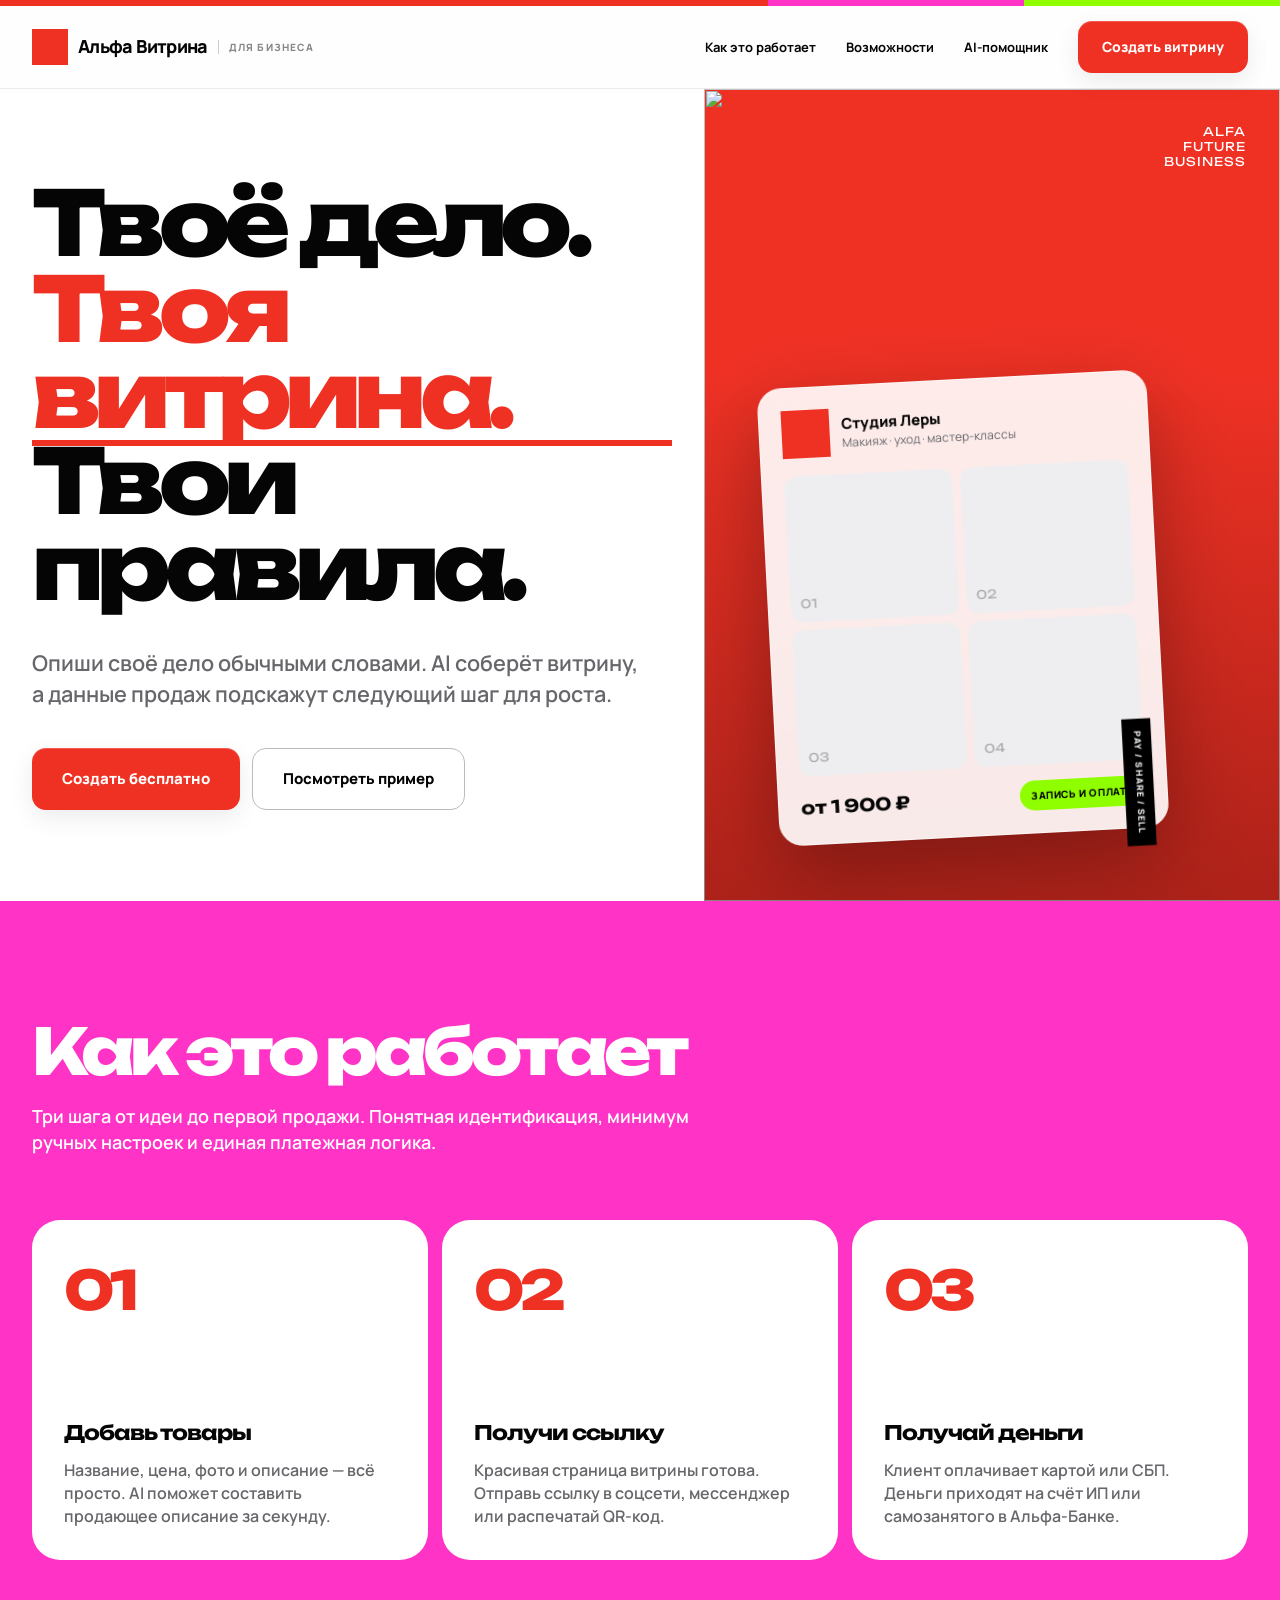
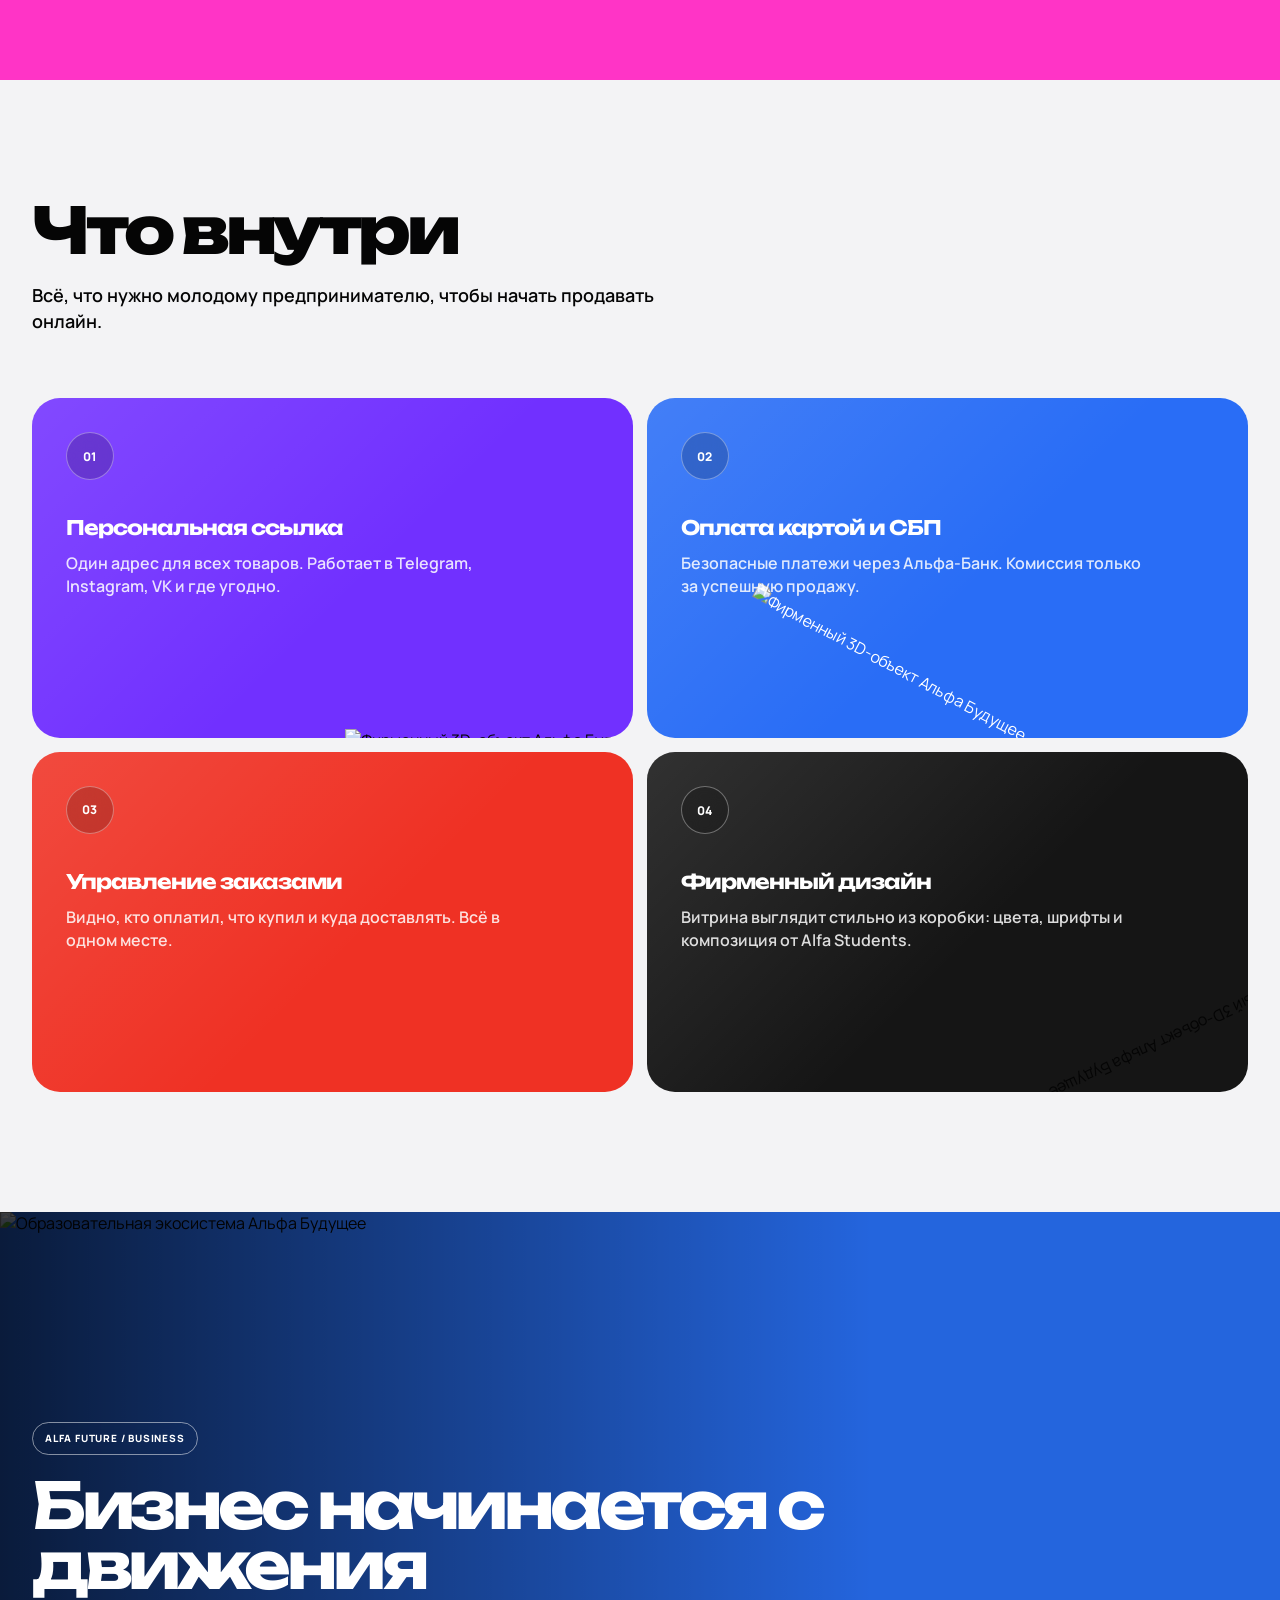
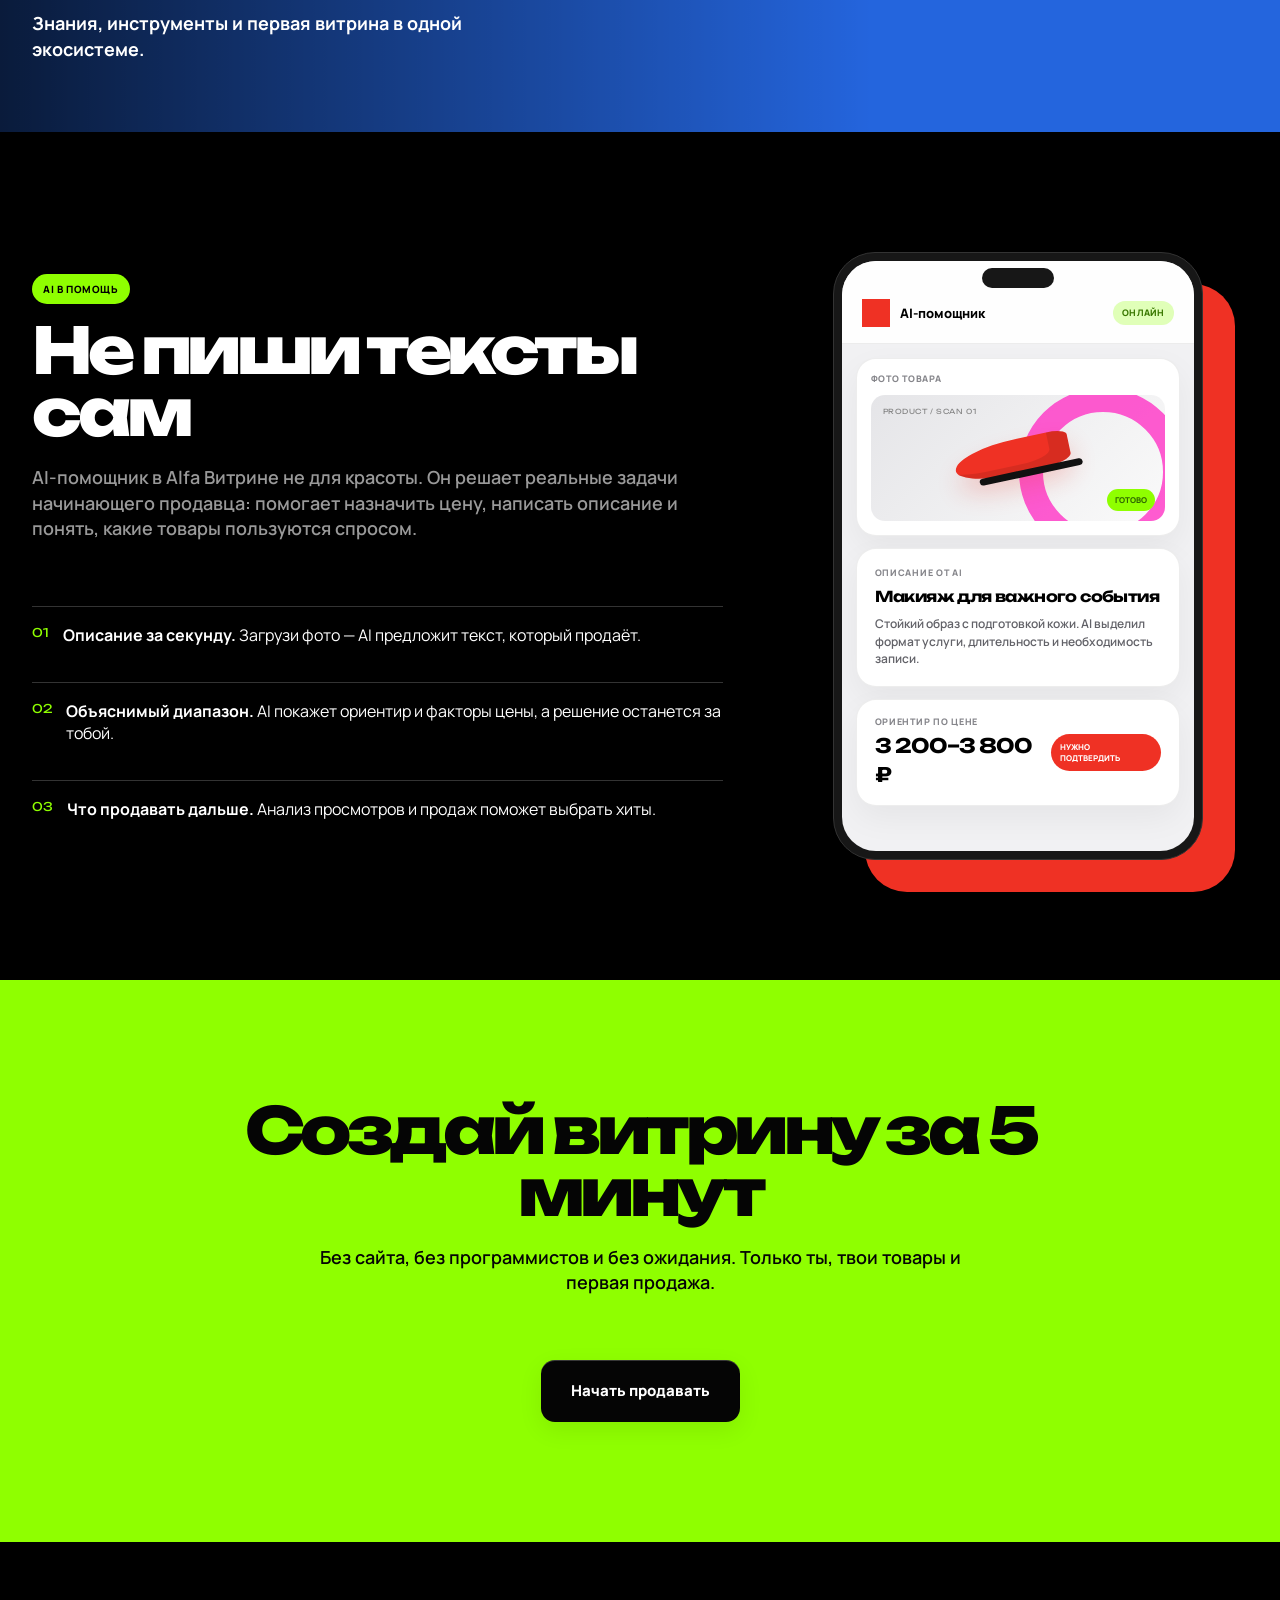
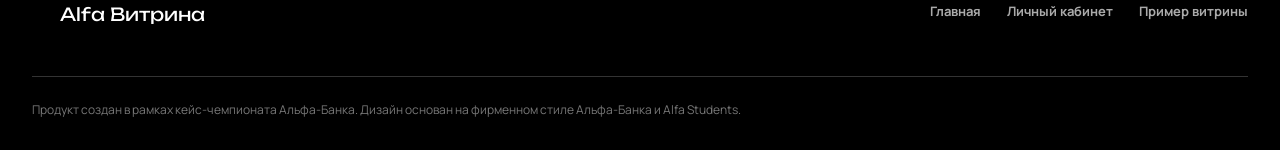
==== commit a2df4161: "fix: payment chart fold-back animation + modal spacing" ====
--- a/alfa-vitrina/index.html
+++ b/alfa-vitrina/index.html
@@ -42,8 +42,8 @@
             <span>Твои правила.</span>
           </h1>
           <p class="hero-subtitle">
-            Запусти продажи без сайта и сложных настроек. Добавь товары,
-            отправь одну ссылку клиентам и принимай оплату онлайн.
+              Опиши своё дело обычными словами. AI соберёт витрину,
+              а данные продаж подскажут следующий шаг для роста.
           </p>
           <div class="hero-actions">
             <a href="dashboard.html" class="btn btn-primary btn-lg">Создать бесплатно</a>
@@ -59,8 +59,8 @@
           <div class="hero-card-header">
             <div class="hero-card-avatar"><img src="https://alfabank.servicecdn.ru/site-upload/25/fd/7064/Logo_D_white.svg" alt=""></div>
             <div>
-              <div class="hero-card-title">Кроссовки 36-45</div>
-              <div class="hero-card-meta">Магазин Кирилла</div>
+              <div class="hero-card-title">Студия Леры</div>
+              <div class="hero-card-meta">Макияж · уход · мастер-классы</div>
             </div>
           </div>
           <div class="hero-product">
@@ -70,8 +70,8 @@
             <div class="hero-product-item">04</div>
           </div>
           <div style="margin-top: 16px; display: flex; justify-content: space-between; align-items: center;">
-            <span style="font-family: var(--font-display); font-weight: 700; font-size: 1.1rem;">от 4 990 ₽</span>
-            <span class="badge badge-green">Оплата по ссылке</span>
+            <span style="font-family: var(--font-display); font-weight: 700; font-size: 1.1rem;">от 1 900 ₽</span>
+            <span class="badge badge-green">Запись и оплата</span>
           </div>
         </div>
       </div>
@@ -81,7 +81,7 @@
   <section class="section section-pink" id="how">
     <div class="container">
       <h2 class="section-title">Как это работает</h2>
-      <p class="section-subtitle">Три шага от идеи до первой продажи. Без интеграций, без верификации бизнеса и без ожидания.</p>
+      <p class="section-subtitle">Три шага от идеи до первой продажи. Понятная идентификация, минимум ручных настроек и единая платежная логика.</p>
       <div class="steps">
         <div class="step-card">
           <div class="step-number">01</div>
@@ -161,7 +161,7 @@
             </li>
             <li style="display: flex; gap: 14px; align-items: flex-start;">
               <span class="ai-list-number">02</span>
-              <span><strong>Справедливая цена.</strong> AI подскажет цену похожих товаров на рынке.</span>
+              <span><strong>Объяснимый диапазон.</strong> AI покажет ориентир и факторы цены, а решение останется за тобой.</span>
             </li>
             <li style="display: flex; gap: 14px; align-items: flex-start;">
               <span class="ai-list-number">03</span>
@@ -188,16 +188,16 @@
 
               <div class="ai-result">
                 <div class="ai-card-label">Описание от AI</div>
-                <h3>Городская классика в стиле ретро</h3>
-                <p>Лёгкие кроссовки с мягкой амортизацией. Для города, прогулок и образов на каждый день.</p>
+                <h3>Макияж для важного события</h3>
+                <p>Стойкий образ с подготовкой кожи. AI выделил формат услуги, длительность и необходимость записи.</p>
               </div>
 
               <div class="ai-price">
                 <div>
-                  <div class="ai-card-label">Рекомендуемая цена</div>
-                  <strong>4 990 ₽</strong>
+                  <div class="ai-card-label">Ориентир по цене</div>
+                  <strong>3 200–3 800 ₽</strong>
                 </div>
-                <span>Оптимально</span>
+                <span>Нужно подтвердить</span>
               </div>
             </div>
           </div>
--- a/alfa-vitrina/styles.css
+++ b/alfa-vitrina/styles.css
@@ -33,6 +33,7 @@
 img { max-width: 100%; display: block; }
 a { color: inherit; text-decoration: none; }
 button { font-family: var(--font-body); }
+[hidden] { display: none !important; }
 
 .container { width: min(1320px, calc(100% - 64px)); margin: 0 auto; }
 .container-narrow { width: min(760px, calc(100% - 48px)); margin: 0 auto; }
@@ -211,6 +212,7 @@
 .badge-green { color: black; background: var(--s-green); }
 .badge-pink { background: var(--s-pink); }
 .badge-white { color: black; background: white; }
+.showcase-location { color: white; border: 1px solid rgba(255,255,255,.5); background: rgba(0,0,0,.15); }
 .brand-badge { gap: 8px; padding: 7px 12px; background: white; }
 .brand-badge > span { width: 12px; height: 17px; display: grid; place-items: center; background: transparent; }
 .brand-badge img { width: 12px; height: 17px; filter: brightness(0) saturate(100%) invert(24%) sepia(93%) saturate(4114%) hue-rotate(352deg) brightness(101%) contrast(88%); }
@@ -224,15 +226,36 @@
 .showcase-future-art { position: absolute; z-index: 1; right: -8%; bottom: -5%; width: min(58vw, 820px); filter: saturate(1.12); transform: rotate(-8deg); }
 .showcase-products { padding: 100px 0; background: var(--bg); }
 .showcase-grid { display: grid; grid-template-columns: repeat(auto-fill, minmax(280px, 1fr)); gap: 16px; }
-.showcase-card { overflow: hidden; border-radius: 24px; background: white; transition: transform .25s; }
-.showcase-card:hover { transform: translateY(-8px); }
+.showcase-card { overflow: hidden; border-radius: 24px; background: white; cursor: pointer; transition: transform .25s, box-shadow .25s; }
+.showcase-card:hover { transform: translateY(-8px); box-shadow: 0 22px 50px rgba(0,0,0,.1); }
+.showcase-card:focus-visible { outline: 3px solid var(--a-red); outline-offset: 4px; }
 .showcase-card-img { aspect-ratio: 1.05; display: grid; place-items: center; overflow: hidden; color: rgba(0,0,0,.2); background: #dddde0; font-family: var(--font-display); font-size: 72px; }
 .showcase-card-img:nth-child(odd) { background: #e5e5e7; }
 .showcase-card-img img { width: 100%; height: 100%; object-fit: cover; }
-.showcase-card-body { padding: 24px; }
+.showcase-card-body { padding: 20px 22px 22px; }
 .showcase-card-title { margin-bottom: 8px; font-family: var(--font-display); font-size: 17px; letter-spacing: -.04em; }
-.showcase-card-price { margin-bottom: 18px; color: var(--a-red); font-size: 23px; font-weight: 800; }
-.showcase-card-desc { min-height: 64px; margin-bottom: 20px; color: var(--text-secondary); font-size: 14px; font-weight: 600; }
+.showcase-card-price { color: var(--a-red); font-size: 21px; font-weight: 800; }
+.showcase-card-desc { color: var(--text-secondary); font-size: 14px; font-weight: 600; }
+
+.product-dialog { position: fixed; inset: 0; width: min(980px, calc(100% - 40px)); max-width: none; max-height: min(760px, calc(100vh - 40px)); margin: auto; padding: 0; overflow: hidden; border: 0; border-radius: 30px; background: white; box-shadow: 0 40px 120px rgba(0,0,0,.35); }
+.product-dialog::backdrop { background: rgba(0,0,0,.62); backdrop-filter: blur(8px); }
+.product-dialog-layout { display: grid; grid-template-columns: 1.05fr .95fr; min-height: 580px; }
+.product-dialog-image { min-height: 580px; display: grid; place-items: center; overflow: hidden; background: #ececef; font-size: 80px; }
+.product-dialog-image img { width: 100%; height: 100%; object-fit: cover; }
+.product-dialog-content { display: flex; flex-direction: column; padding: 34px; }
+.product-dialog-topline { display: flex; align-items: center; justify-content: space-between; gap: 20px; margin-bottom: 46px; }
+.product-dialog-category { padding: 7px 10px; border-radius: 999px; color: #555; background: #f0f0f2; font-size: 9px; font-weight: 800; letter-spacing: .06em; text-transform: uppercase; }
+.dialog-close { padding: 8px 0; border: 0; color: #777; background: transparent; font-size: 12px; font-weight: 800; cursor: pointer; }
+.dialog-close:hover { color: black; }
+.product-dialog h2 { margin-bottom: 14px; font-family: var(--font-display); font-size: clamp(2rem, 4vw, 3.4rem); line-height: .96; letter-spacing: -.07em; }
+.product-dialog-price { margin-bottom: 28px; color: var(--a-red); font-size: 28px; font-weight: 800; }
+.product-dialog-desc { color: var(--text-secondary); font-size: 15px; font-weight: 600; line-height: 1.55; }
+.product-dialog-meta { display: grid; grid-template-columns: repeat(3, 1fr); gap: 8px; margin-top: 30px; margin-bottom: 18px; }
+.product-dialog-meta div { padding: 12px; border-radius: 12px; background: #f4f4f5; }
+.product-dialog-meta span, .product-dialog-meta strong { display: block; }
+.product-dialog-meta span { margin-bottom: 5px; color: #888; font-size: 8px; font-weight: 800; text-transform: uppercase; }
+.product-dialog-meta strong { font-size: 11px; }
+.product-dialog-buy { width: 100%; margin-top: auto; }
 .showcase-footer { padding: 48px 0; color: #aaa; background: black; text-align: center; font-size: 13px; }
 .showcase-footer-logo { width: 18px; height: 24px; margin: 0 auto 18px; }
 
@@ -244,7 +267,6 @@
 .sidebar-link > span { width: 22px; color: #555; font-size: 10px; }
 .sidebar-link:hover, .sidebar-link.active { color: white; background: #202020; }
 .sidebar-link.active > span { color: var(--a-red); }
-.sidebar-art { position: absolute; left: -95px; bottom: 32px; width: 430px; pointer-events: none; transform: rotate(12deg); }
 .main { min-width: 0; padding: 56px; background: var(--bg); }
 .dashboard-content { width: min(900px, 100%); margin: 0 auto; }
 .dashboard-view[hidden] { display: none; }
@@ -257,15 +279,18 @@
 input, textarea, select { width: 100%; padding: 15px 17px; border: 1px solid var(--border); border-radius: 12px; background: #fafafa; font-family: var(--font-body); font-size: 15px; transition: border .2s, box-shadow .2s; }
 input:focus, textarea:focus, select:focus { outline: none; border-color: var(--a-red); box-shadow: 0 0 0 3px rgba(239,49,36,.1); }
 textarea { min-height: 110px; resize: vertical; }
-.product-list { display: grid; grid-template-columns: repeat(auto-fill, minmax(210px, 1fr)); gap: 14px; }
-.product-card { overflow: hidden; border: 1px solid var(--border); border-radius: 18px; background: white; }
-.product-card-img { aspect-ratio: 1.2; display: grid; place-items: center; overflow: hidden; background: #eee; font-size: 48px; }
+.product-list { display: grid; grid-template-columns: repeat(auto-fill, minmax(190px, 1fr)); grid-auto-rows: 1fr; align-items: stretch; gap: 14px; }
+.product-card { position: relative; overflow: hidden; border: 0; border-radius: 18px; background: #f4f4f5; transition: transform .2s, box-shadow .2s; }
+.product-card:hover { transform: translateY(-4px); box-shadow: 0 18px 36px rgba(0,0,0,.08); }
+.product-card-img { aspect-ratio: 1; display: grid; place-items: center; overflow: hidden; background: #eee; font-size: 48px; }
 .product-card-img img { width: 100%; height: 100%; object-fit: cover; }
 .product-card-img.is-emoji, .showcase-card-img.is-emoji { background: var(--s-green); }
-.product-card-body { padding: 18px; }
-.product-card-title { margin-bottom: 5px; font-weight: 800; }
+.product-card-body { padding: 15px 16px 17px; background: white; }
+.product-card-title { min-height: 2.6em; margin-bottom: 6px; overflow: hidden; font-weight: 800; line-height: 1.3; }
 .product-card-price { color: var(--a-red); font-size: 18px; font-weight: 800; }
-.product-card-desc { margin-top: 10px; color: var(--text-secondary); font-size: 13px; }
+.product-card-desc { color: var(--text-secondary); font-size: 13px; }
+.delete-product { position: absolute; z-index: 2; top: 9px; right: 9px; padding: 7px 9px; border: 1px solid rgba(255,255,255,.65); border-radius: 999px; color: #333; background: rgba(255,255,255,.84); font-family: var(--font-body); font-size: 9px; font-weight: 800; cursor: pointer; backdrop-filter: blur(10px); }
+.delete-product:hover { color: white; border-color: var(--a-red); background: var(--a-red); }
 .share-box { display: flex; align-items: stretch; gap: 10px; }
 .share-box input { min-width: 0; flex: 1; }
 .empty-state { grid-column: 1 / -1; padding: 58px 24px; color: var(--text-secondary); text-align: center; }
@@ -321,6 +346,220 @@
 .payment-metrics article { display: flex; flex-direction: column; min-height: 135px; padding: 22px; border-radius: 22px; background: white; }
 .payment-metrics strong { margin-top: auto; font-family: var(--font-display); font-size: 22px; letter-spacing: -.05em; }
 .period-select { width: auto; min-width: 150px; padding: 10px 36px 10px 12px; font-size: 12px; font-weight: 700; }
+.analytics-grid { display: grid; grid-template-columns: minmax(0, 1.65fr) minmax(300px, .75fr); gap: 18px; margin-bottom: 18px; }
+.analytics-grid-insights { grid-template-columns: minmax(0, 1.35fr) minmax(320px, .65fr); }
+.analytics-card { min-width: 0; margin-bottom: 0; }
+.analytics-card-wide { padding: 28px; }
+.analytics-card-head { display: flex; align-items: flex-start; justify-content: space-between; gap: 24px; margin-bottom: 18px; }
+.analytics-card-head .panel-title { margin-bottom: 0; }
+.analytics-total { min-width: 54px; height: 54px; display: grid; place-items: center; border-radius: 50%; color: white; background: black; font-family: var(--font-display); font-size: 16px; }
+.chart-periods { display: flex; gap: 4px; padding: 4px; border-radius: 12px; background: var(--bg); }
+.chart-periods button { padding: 8px 11px; border: 0; border-radius: 9px; color: #777; background: transparent; font-size: 10px; font-weight: 800; cursor: pointer; }
+.chart-periods button.active { color: white; background: black; }
+.chart-summary { display: flex; align-items: baseline; gap: 14px; margin: 4px 0 12px; }
+.chart-summary strong { font-family: var(--font-display); font-size: 30px; letter-spacing: -.06em; }
+.chart-summary span { color: #3d8e00; font-size: 11px; font-weight: 800; }
+.line-chart { position: relative; min-height: 260px; }
+.line-chart svg { width: 100%; height: auto; overflow: visible; }
+.chart-grid-lines line { stroke: #dedee2; stroke-width: 1; stroke-dasharray: 5 7; }
+.chart-line { fill: none; stroke-width: 4; stroke-linecap: round; stroke-linejoin: round; }
+.chart-line-red { stroke: var(--a-red); }
+.chart-line-green { stroke: #32a77d; }
+.chart-points circle { fill: white; stroke: var(--a-red); stroke-width: 3; }
+.chart-points-green circle { stroke: #32a77d; }
+.chart-axis-labels { display: grid; grid-template-columns: repeat(7, 1fr); margin: -7px 2.2% 0 5.5%; color: #888; font-size: 9px; font-weight: 700; text-align: center; }
+.chart-axis-labels span:first-child { text-align: left; }
+.chart-axis-labels span:last-child { text-align: right; }
+.order-status-card, .payment-method-card { padding: 28px; }
+.donut-wrap { display: flex; align-items: center; gap: 24px; margin: 30px 0 24px; }
+.donut-wrap-vertical { align-items: stretch; flex-direction: column; }
+.donut { flex: 0 0 auto; width: 160px; height: 160px; display: grid; place-items: center; border-radius: 50%; position: relative; }
+.donut::after { content: ""; position: absolute; inset: 24px; border-radius: 50%; background: white; }
+.donut-orders { background: conic-gradient(var(--a-red) 0 33%, #296df6 33% 54%, var(--s-green) 54% 100%); }
+.donut-payments { align-self: center; background: conic-gradient(#32a77d 0 58%, #296df6 58% 92%, var(--s-pink) 92% 100%); }
+.donut > span { position: relative; z-index: 2; text-align: center; }
+.donut strong, .donut small { display: block; }
+.donut strong { font-family: var(--font-display); font-size: 22px; letter-spacing: -.06em; }
+.donut small { margin-top: 3px; color: #888; font-size: 8px; font-weight: 800; text-transform: uppercase; }
+.donut-legend { min-width: 0; flex: 1; display: grid; gap: 13px; }
+.donut-legend div { display: grid; grid-template-columns: 9px 1fr auto; align-items: center; gap: 9px; }
+.donut-legend i { width: 9px; height: 9px; border-radius: 50%; }
+.donut-legend span { color: var(--text-secondary); font-size: 11px; font-weight: 700; }
+.donut-legend strong { font-size: 12px; }
+.legend-red { background: var(--a-red); }
+.legend-blue { background: #296df6; }
+.legend-green { background: #32a77d; }
+.legend-pink { background: var(--s-pink); }
+.analytics-footnote { margin-top: auto; color: var(--text-secondary); font-size: 10px; font-weight: 600; }
+.ai-copilot-card { min-height: 390px; display: flex; flex-direction: column; padding: 30px; border-radius: 28px; color: white; background: #0b0b0b; overflow: hidden; position: relative; }
+.ai-copilot-card::after { content: ""; position: absolute; right: -70px; top: -90px; width: 230px; height: 230px; border: 48px solid var(--s-pink); border-radius: 50%; opacity: .18; pointer-events: none; }
+.copilot-head { display: flex; align-items: center; gap: 14px; margin-bottom: 28px; position: relative; z-index: 1; }
+.copilot-mark { width: 48px; height: 48px; display: grid; place-items: center; border-radius: 15px; color: black; background: var(--s-green); font-family: var(--font-display); font-size: 13px; }
+.copilot-head .crm-eyebrow { margin-bottom: 5px; color: var(--s-green); }
+.copilot-head h2 { font-family: var(--font-display); font-size: 20px; letter-spacing: -.05em; }
+.copilot-response { min-height: 155px; padding: 20px; border: 1px solid #303030; border-radius: 18px; background: #171717; position: relative; z-index: 1; }
+.copilot-response strong { display: block; margin-bottom: 8px; font-size: 14px; }
+.copilot-response p { color: #bbb; font-size: 12px; font-weight: 600; line-height: 1.55; }
+.copilot-response small { display: block; margin-top: 14px; color: #6f6f6f; font-size: 9px; font-weight: 700; }
+.copilot-primary-action { align-self: flex-start; margin-top: 12px; min-height: 42px; padding: 10px 15px; position: relative; z-index: 1; }
+.copilot-actions { display: flex; flex-wrap: wrap; gap: 6px; margin-top: auto; padding-top: 18px; position: relative; z-index: 1; }
+.copilot-actions button { padding: 9px 11px; border: 1px solid #333; border-radius: 999px; color: #bbb; background: #171717; font-family: var(--font-body); font-size: 9px; font-weight: 800; cursor: pointer; }
+.copilot-actions button:hover, .copilot-actions button.active { color: black; border-color: var(--s-green); background: var(--s-green); }
+.mix-card, .finance-breakdown-card { padding: 28px; }
+.horizontal-bars { display: grid; gap: 20px; margin-top: 26px; }
+.horizontal-bars > div { display: grid; grid-template-columns: 1fr auto; gap: 7px 16px; }
+.horizontal-bars span, .horizontal-bars strong { font-size: 11px; font-weight: 800; }
+.horizontal-bars i { grid-column: 1 / -1; height: 9px; overflow: hidden; border-radius: 999px; background: #eeeef0; }
+.horizontal-bars b { display: block; width: var(--bar); height: 100%; border-radius: inherit; background: var(--a-red); transform-origin: left center; }
+.mix-signal { margin-top: 28px; padding: 16px; border-radius: 16px; background: rgba(143,255,0,.22); }
+.mix-signal span { color: #3d7800; font-size: 8px; font-weight: 800; text-transform: uppercase; }
+.mix-signal p { margin-top: 5px; color: #415332; font-size: 11px; font-weight: 700; }
+.metric-tabs { display: grid; grid-template-columns: repeat(4, 1fr); gap: 6px; margin-bottom: 18px; }
+.metric-tabs button { min-width: 0; padding: 14px; border: 1px solid var(--border); border-radius: 14px; color: var(--text-secondary); background: white; text-align: left; cursor: pointer; }
+.metric-tabs button.active { color: #227659; border-color: #32a77d; background: #effaf6; box-shadow: inset 0 -3px 0 #32a77d; }
+.metric-tabs span, .metric-tabs strong { display: block; }
+.metric-tabs span { margin-bottom: 8px; font-size: 9px; font-weight: 800; }
+.metric-tabs strong { overflow: hidden; color: black; font-family: var(--font-display); font-size: 15px; letter-spacing: -.05em; text-overflow: ellipsis; white-space: nowrap; }
+.payment-line-chart { min-height: 240px; }
+.method-saving { margin-top: auto; padding: 17px; border-radius: 17px; background: #f1f8f5; }
+.method-saving span, .method-saving strong, .method-saving small { display: block; }
+.method-saving span { color: #39775f; font-size: 9px; font-weight: 800; text-transform: uppercase; }
+.method-saving strong { margin: 7px 0 3px; font-family: var(--font-display); font-size: 22px; }
+.method-saving small { color: #777; font-size: 9px; font-weight: 700; }
+.finance-waterfall { display: grid; gap: 9px; margin-top: 24px; }
+.finance-waterfall div { display: flex; align-items: center; justify-content: space-between; gap: 16px; padding: 13px 0; border-bottom: 1px solid var(--border); }
+.finance-waterfall span { color: var(--text-secondary); font-size: 11px; font-weight: 700; }
+.finance-waterfall strong { font-size: 13px; }
+.finance-waterfall .negative strong { color: var(--a-red); }
+.finance-waterfall .total { margin-top: 3px; padding: 16px; border: 0; border-radius: 15px; color: white; background: black; }
+.finance-waterfall .total span { color: #aaa; }
+.finance-waterfall .total strong { font-family: var(--font-display); font-size: 17px; }
+.setup-view, .growth-view { width: min(1180px, 100%); margin: 0 auto; }
+.setup-heading { max-width: 860px; margin-bottom: 34px; }
+.setup-view:not(.is-analyzed) .setup-heading { margin-right: auto; margin-left: auto; text-align: center; }
+.setup-heading h1 { margin-bottom: 18px; font-family: var(--font-display); font-size: clamp(2.8rem, 6vw, 5.8rem); line-height: .92; letter-spacing: -.08em; }
+.setup-heading p { max-width: 720px; color: var(--text-secondary); font-size: 18px; font-weight: 600; }
+.setup-view:not(.is-analyzed) .setup-heading p { margin-right: auto; margin-left: auto; }
+.setup-layout { display: block; }
+.setup-layout.is-analyzed { display: grid; grid-template-columns: .85fr 1.15fr; align-items: start; gap: 18px; }
+.ai-setup-panel { width: min(760px, 100%); margin: 0 auto; }
+.setup-layout.is-analyzed .ai-setup-panel { position: sticky; top: 24px; width: auto; margin: 0; }
+.ai-message { margin-bottom: 24px; padding: 18px; border-radius: 18px 18px 18px 4px; background: #f0f0f2; }
+.ai-message > span { display: block; margin-bottom: 7px; color: var(--a-red); font-size: 10px; font-weight: 800; letter-spacing: .08em; text-transform: uppercase; }
+.ai-message p { font-weight: 700; }
+.business-idea { min-height: 210px; margin: 8px 0 16px; }
+.ai-setup-panel .btn { width: 100%; }
+.demo-note { margin-top: 14px; color: var(--text-secondary); font-size: 11px; font-weight: 600; line-height: 1.5; }
+.draft-head { display: flex; align-items: flex-start; justify-content: space-between; gap: 18px; margin-bottom: 24px; }
+.draft-head h2 { margin-top: 12px; font-family: var(--font-display); font-size: 30px; letter-spacing: -.06em; }
+.draft-confidence { padding: 8px 10px; border-radius: 999px; color: #666; background: #f2f2f4; font-size: 10px; font-weight: 800; white-space: nowrap; }
+.draft-grid { display: grid; grid-template-columns: repeat(3, 1fr); gap: 10px; }
+.draft-grid article { min-height: 150px; display: flex; flex-direction: column; padding: 16px; border-radius: 16px; background: #f3f3f5; }
+.draft-grid span { color: var(--a-red); font-size: 9px; font-weight: 800; letter-spacing: .07em; text-transform: uppercase; }
+.draft-grid strong { margin-top: auto; font-family: var(--font-display); font-size: 14px; letter-spacing: -.04em; }
+.draft-grid small { margin-top: 6px; color: var(--text-secondary); font-size: 10px; font-weight: 600; }
+.ai-question { margin: 14px 0; padding: 18px; border-radius: 16px; background: rgba(143,255,0,.22); }
+.ai-question strong { display: block; margin-bottom: 6px; }
+.ai-question p { color: #3f4d30; font-size: 13px; font-weight: 600; }
+.geo-question { margin-top: 14px; padding: 18px; border: 1px solid var(--border); border-radius: 18px; background: #fafafa; }
+.geo-question-head { display: flex; align-items: flex-start; gap: 14px; margin-bottom: 18px; }
+.geo-question-head .badge { flex: 0 0 auto; }
+.geo-question-head strong { display: block; margin-bottom: 5px; }
+.geo-question-head p { color: var(--text-secondary); font-size: 12px; font-weight: 600; }
+.geo-fields { display: grid; grid-template-columns: 1fr 1fr; gap: 12px; }
+.geo-fields .full { grid-column: 1 / -1; }
+.geo-privacy { margin-top: 12px; color: var(--text-secondary); font-size: 10px; font-weight: 600; }
+.confirm-row { display: flex; align-items: center; gap: 10px; margin: 22px 0 14px; }
+.confirm-row input { width: 20px; height: 20px; accent-color: var(--a-red); }
+.ai-business-draft .btn { width: 100%; }
+.ai-business-draft .btn:disabled { opacity: .45; cursor: not-allowed; transform: none; }
+
+.funnel-grid { display: grid; grid-template-columns: repeat(4, 1fr); gap: 12px; margin-bottom: 18px; }
+.funnel-grid article { min-height: 145px; display: flex; flex-direction: column; padding: 22px; border-radius: 22px; background: white; }
+.funnel-grid span { color: var(--text-secondary); font-size: 11px; font-weight: 700; }
+.funnel-grid strong { margin-top: auto; font-family: var(--font-display); font-size: 32px; letter-spacing: -.06em; }
+.funnel-grid small { margin-top: 5px; color: var(--text-secondary); font-size: 10px; font-weight: 600; }
+.funnel-grid .funnel-loss { color: white; background: var(--a-red); }
+.funnel-grid .funnel-loss span, .funnel-grid .funnel-loss small { color: rgba(255,255,255,.72); }
+.growth-grid { display: grid; grid-template-columns: 1.15fr .85fr; gap: 18px; margin-bottom: 18px; }
+.recommendation-card, .experiment-card { min-height: 500px; padding: 32px; border-radius: 28px; background: white; }
+.recommendation-card { color: white; background: #111; }
+.recommendation-topline { display: flex; align-items: center; justify-content: space-between; gap: 18px; margin-bottom: 62px; }
+.recommendation-impact { color: #aaa; font-size: 11px; font-weight: 800; }
+.recommendation-card h2, .experiment-card h2 { margin-bottom: 16px; font-family: var(--font-display); font-size: clamp(2rem, 4vw, 3.5rem); line-height: .95; letter-spacing: -.07em; }
+.recommendation-card > p:not(.demo-note) { max-width: 590px; color: #aaa; font-weight: 600; }
+.cohort-compare { display: grid; grid-template-columns: 1fr 1fr; gap: 10px; margin: 28px 0 22px; }
+.cohort-compare div { padding: 17px; border: 1px solid #333; border-radius: 16px; }
+.cohort-compare span, .cohort-compare small { display: block; color: #888; font-size: 9px; font-weight: 700; }
+.cohort-compare strong { display: block; margin: 6px 0; color: white; font-family: var(--font-display); font-size: 28px; letter-spacing: -.06em; }
+.recommendation-card .btn { width: 100%; }
+.recommendation-card .demo-note { color: #777; }
+.experiment-card { display: flex; flex-direction: column; background: var(--s-green); }
+.experiment-card > p { font-weight: 600; }
+.experiment-result { display: grid; grid-template-columns: 1fr auto 1fr; align-items: center; gap: 12px; margin: 32px 0 18px; }
+.experiment-result div:not(.experiment-arrow) { padding: 18px; border-radius: 18px; background: rgba(255,255,255,.7); }
+.experiment-result span, .experiment-result small { display: block; color: #52683b; font-size: 9px; font-weight: 800; }
+.experiment-result strong { display: block; margin: 5px 0; font-family: var(--font-display); font-size: 28px; }
+.experiment-arrow { font-size: 26px; font-weight: 800; }
+.experiment-uplift { margin-bottom: 18px; padding: 18px; border-radius: 18px; color: white; background: black; }
+.experiment-uplift strong, .experiment-uplift span { display: block; }
+.experiment-uplift strong { font-family: var(--font-display); font-size: 25px; letter-spacing: -.06em; }
+.experiment-uplift span { margin-top: 5px; color: #aaa; font-size: 10px; font-weight: 700; }
+.experiment-card .btn { width: 100%; margin-top: auto; }
+.experiment-disclaimer { margin-top: 12px; color: #52683b; font-size: 10px; }
+.next-product-card { display: flex; align-items: center; justify-content: space-between; gap: 30px; }
+.next-product-card .panel-title { margin-bottom: 10px; }
+.next-product-card p { max-width: 760px; color: var(--text-secondary); font-weight: 600; }
+.next-product-status { padding: 12px 14px; border-radius: 999px; color: #666; background: #eeeef0; font-size: 10px; font-weight: 800; white-space: nowrap; }
+.growth-path-card { padding: 30px; }
+.growth-path-head { display: flex; align-items: flex-start; justify-content: space-between; gap: 24px; margin-bottom: 24px; }
+.growth-path-head .panel-title { margin-bottom: 8px; }
+.growth-path-head p { color: var(--text-secondary); font-weight: 600; }
+.growth-path { display: grid; grid-template-columns: repeat(6, 1fr); gap: 7px; }
+.growth-path button { min-width: 0; min-height: 130px; display: flex; align-items: flex-start; flex-direction: column; padding: 14px; border: 1px solid var(--border); border-radius: 16px; color: var(--text-secondary); background: #f7f7f8; text-align: left; cursor: pointer; transition: color .2s, border-color .2s, background .2s; }
+.growth-path button:hover, .growth-path button.active { color: black; border-color: var(--s-green); background: rgba(143,255,0,.22); }
+.growth-path button > span { color: var(--a-red); font-size: 9px; font-weight: 800; }
+.growth-path button strong { margin-top: auto; font-family: var(--font-display); font-size: 11px; letter-spacing: -.04em; }
+.growth-path button small { margin-top: 5px; overflow: hidden; font-size: 8px; font-weight: 700; text-overflow: ellipsis; }
+.growth-stage-detail { display: grid; grid-template-columns: minmax(220px, .7fr) 1.3fr; align-items: center; gap: 28px; margin-top: 10px; padding: 20px; border-radius: 18px; color: white; background: black; }
+.growth-stage-detail span, .growth-stage-detail strong { display: block; }
+.growth-stage-detail span { margin-bottom: 6px; color: var(--s-green); font-size: 8px; font-weight: 800; text-transform: uppercase; }
+.growth-stage-detail strong { font-family: var(--font-display); font-size: 14px; letter-spacing: -.04em; }
+.growth-stage-detail p { color: #aaa; font-size: 11px; font-weight: 600; }
+
+.showcase-card-type { display: inline-flex; margin-bottom: 9px; padding: 5px 7px; border-radius: 999px; color: #666; background: #f1f1f3; font-size: 8px; font-weight: 800; letter-spacing: .05em; text-transform: uppercase; }
+.showcase-prepayment { display: inline-flex; margin-left: 6px; padding: 5px 7px; border-radius: 999px; color: #315f00; background: rgba(143,255,0,.45); font-size: 8px; font-weight: 800; text-transform: uppercase; }
+.checkout-dialog { position: fixed; inset: 0; width: min(720px, calc(100% - 40px)); max-width: none; max-height: calc(100vh - 40px); margin: auto; padding: 0; overflow-y: auto; border: 0; border-radius: 30px; background: white; box-shadow: 0 40px 120px rgba(0,0,0,.35); }
+.checkout-dialog::backdrop { background: rgba(0,0,0,.66); backdrop-filter: blur(8px); }
+.checkout-shell { padding: 32px; }
+.checkout-head { display: flex; align-items: flex-start; justify-content: space-between; gap: 20px; margin-bottom: 26px; }
+.checkout-head h2 { margin-top: 12px; font-family: var(--font-display); font-size: 32px; letter-spacing: -.06em; }
+.checkout-product { display: grid; grid-template-columns: 1fr auto; gap: 5px 18px; margin-bottom: 22px; padding: 18px; border-radius: 18px; background: #f2f2f4; }
+.checkout-product span { grid-column: 1 / -1; color: var(--a-red); font-size: 9px; font-weight: 800; text-transform: uppercase; }
+.checkout-product strong { font-family: var(--font-display); font-size: 16px; }
+.checkout-product small { font-size: 14px; font-weight: 800; }
+.payment-methods { display: grid; grid-template-columns: 1fr 1fr; gap: 10px; margin: 26px 0 20px; padding: 0; border: 0; }
+.payment-methods legend { grid-column: 1 / -1; margin-bottom: 10px; font-size: 12px; font-weight: 800; }
+.payment-methods label { display: flex; align-items: center; gap: 12px; padding: 15px; border: 1px solid var(--border); border-radius: 14px; cursor: pointer; }
+.payment-methods input { width: 18px; height: 18px; accent-color: var(--a-red); }
+.payment-methods span, .payment-methods strong, .payment-methods small { display: block; }
+.payment-methods small { margin-top: 3px; color: var(--text-secondary); font-size: 9px; }
+.prepayment-notice { margin-bottom: 16px; padding: 15px; border-radius: 14px; background: rgba(143,255,0,.25); }
+.prepayment-notice span { color: #356d00; font-size: 9px; font-weight: 800; text-transform: uppercase; }
+.prepayment-notice p { margin-top: 4px; font-size: 12px; font-weight: 700; }
+.checkout-total { display: flex; align-items: center; justify-content: space-between; gap: 20px; margin: 20px 0 26px; padding-top: 18px; border-top: 1px solid var(--border); }
+.checkout-total span { color: var(--text-secondary); font-weight: 700; }
+.checkout-total strong { font-family: var(--font-display); font-size: 27px; letter-spacing: -.06em; }
+.checkout-form > .checkout-fields > .btn { width: 100%; margin-top: 4px; }
+.checkout-success { padding: 34px 10px 12px; text-align: center; }
+.checkout-success-mark { width: 72px; height: 72px; display: grid; place-items: center; margin: 0 auto 20px; border-radius: 50%; color: black; background: var(--s-green); font-size: 32px; font-weight: 900; }
+.checkout-success h2 { margin: 8px 0 12px; font-family: var(--font-display); font-size: 38px; letter-spacing: -.07em; }
+.checkout-success > p { color: var(--text-secondary); font-weight: 600; }
+.receipt-card { max-width: 350px; margin: 24px auto; padding: 20px; border-radius: 18px; background: #f2f2f4; }
+.receipt-card span, .receipt-card strong, .receipt-card small { display: block; }
+.receipt-card span { color: #888; font-size: 9px; font-weight: 800; text-transform: uppercase; }
+.receipt-card strong { margin: 7px 0; font-family: var(--font-display); }
+.receipt-card small { color: var(--text-secondary); font-weight: 700; }
 .mt-24 { margin-top: 24px; }
 .mt-32 { margin-top: 32px; }
 .mb-24 { margin-bottom: 24px; }
@@ -336,9 +575,13 @@
   .sidebar-logo { margin-bottom: 20px; }
   .sidebar-menu { width: 100%; flex-direction: row; overflow-x: auto; }
   .sidebar-link { white-space: nowrap; }
-  .sidebar-art { display: none; }
   .main { padding: 32px 24px; }
   .crm-metrics { grid-template-columns: repeat(2, 1fr); }
+  .setup-layout.is-analyzed, .growth-grid { grid-template-columns: 1fr; }
+  .analytics-grid, .analytics-grid-insights { grid-template-columns: 1fr; }
+  .order-status-card, .payment-method-card { min-height: 0; }
+  .ai-setup-panel { position: static; }
+  .funnel-grid { grid-template-columns: repeat(2, 1fr); }
 }
 
 @media (max-width: 720px) {
@@ -369,15 +612,32 @@
   .showcase-index { right: -20px; bottom: -65px; font-size: 10rem; }
   .showcase-future-art { display: none; }
   .showcase-products { padding: 56px 0; }
-  .showcase-grid { gap: 12px; }
-  .showcase-card { display: grid; grid-template-columns: 112px minmax(0, 1fr); min-height: 226px; }
-  .showcase-card-img { height: 100%; min-height: 226px; aspect-ratio: auto; font-size: 38px; }
-  .showcase-card-body { display: flex; min-width: 0; flex-direction: column; padding: 18px 16px; }
-  .showcase-card-title { font-size: 14px; }
-  .showcase-card-price { margin-bottom: 10px; font-size: 18px; }
-  .showcase-card-desc { display: -webkit-box; min-height: 0; margin-bottom: 12px; overflow: hidden; font-size: 12px; -webkit-box-orient: vertical; -webkit-line-clamp: 3; }
-  .showcase-card .btn { min-height: 42px; width: 100%; margin-top: auto; padding: 10px 14px; }
+  .showcase-grid { grid-template-columns: repeat(2, minmax(0, 1fr)); gap: 10px; }
+  .showcase-card { min-width: 0; border-radius: 16px; }
+  .showcase-card:hover { transform: none; box-shadow: none; }
+  .showcase-card-img { aspect-ratio: 1; font-size: 38px; }
+  .showcase-card-body { min-width: 0; padding: 12px; }
+  .showcase-card-title { min-height: 2.4em; margin-bottom: 7px; overflow: hidden; font-size: 11px; line-height: 1.2; }
+  .showcase-card-price { font-size: 15px; }
+  .product-dialog { width: calc(100% - 20px); max-height: calc(100vh - 20px); overflow-y: auto; border-radius: 22px; }
+  .product-dialog-layout { grid-template-columns: 1fr; min-height: 0; }
+  .product-dialog-image { min-height: 0; max-height: none; aspect-ratio: 1.45; }
+  .product-dialog-content { padding: 20px; }
+  .product-dialog-topline { margin-bottom: 24px; }
+  .product-dialog h2 { margin-bottom: 14px; font-size: 25px; }
+  .product-dialog-price { margin-bottom: 18px; font-size: 22px; }
+  .product-dialog-desc { display: block; overflow: visible; font-size: 13px; line-height: 1.55; }
+  .product-dialog-meta { gap: 8px; margin: 20px 0; }
+  .product-dialog-meta div { padding: 9px; }
+  .product-dialog-meta strong { font-size: 9px; }
   .form-grid { grid-template-columns: 1fr; }
+  .product-list { grid-template-columns: repeat(2, minmax(0, 1fr)); gap: 10px; }
+  .product-card { min-width: 0; border-radius: 16px; }
+  .product-card:hover { transform: none; box-shadow: none; }
+  .product-card-body { min-width: 0; padding: 12px; }
+  .product-card-title { min-height: 2.4em; font-size: 11px; line-height: 1.2; }
+  .product-card-price { font-size: 15px; }
+  .delete-product { top: 7px; right: 7px; padding: 6px 7px; font-size: 8px; }
   .panel { padding: 24px 20px; border-radius: 20px; }
   .main { padding: 20px 12px; }
   .share-box, .footer-top { flex-direction: column; }
@@ -402,10 +662,54 @@
   .balance-orbit { top: -160px; right: -100px; }
   .payment-metrics article:first-child { grid-column: 1 / -1; }
   .period-select { width: 100%; }
-  .sidebar-menu { display: grid; grid-template-columns: repeat(4, minmax(0, 1fr)); gap: 4px; overflow: visible; }
-  .sidebar-menu li:last-child { display: none; }
-  .sidebar-link { justify-content: center; padding: 11px 5px; font-size: 10px; }
+  .analytics-card-wide, .order-status-card, .payment-method-card, .mix-card, .finance-breakdown-card { padding: 20px; }
+  .analytics-card-head { align-items: stretch; flex-direction: column; gap: 14px; }
+  .chart-periods { align-self: flex-start; }
+  .line-chart { min-height: 0; overflow-x: auto; }
+  .line-chart svg { min-width: 620px; }
+  .chart-axis-labels { min-width: 560px; }
+  .metric-tabs { grid-template-columns: 1fr 1fr; }
+  .donut-wrap { justify-content: center; }
+  .ai-copilot-card { min-height: 0; padding: 24px 20px; border-radius: 22px; }
+  .copilot-actions { margin-top: 18px; }
+  .sidebar-menu { display: flex; gap: 4px; overflow-x: auto; }
+  .sidebar-menu li { flex: 0 0 auto; }
+  .sidebar-link { min-height: 44px; justify-content: center; padding: 11px 12px; font-size: 10px; }
   .sidebar-link > span { display: none; }
+  .setup-heading { margin: 16px 8px 24px; }
+  .setup-heading h1 { font-size: clamp(2.4rem, 12vw, 4rem); }
+  .setup-heading p { font-size: 15px; }
+  .draft-head { flex-direction: column; }
+  .draft-grid { grid-template-columns: 1fr; }
+  .draft-grid article { min-height: 110px; }
+  .geo-question-head { flex-direction: column; }
+  .geo-fields { grid-template-columns: 1fr; }
+  .geo-fields .full { grid-column: auto; }
+  .funnel-grid { grid-template-columns: 1fr 1fr; }
+  .funnel-grid article { min-height: 125px; padding: 17px; }
+  .recommendation-card, .experiment-card { min-height: 0; padding: 24px 20px; border-radius: 22px; }
+  .recommendation-topline { align-items: flex-start; flex-direction: column; margin-bottom: 38px; }
+  .cohort-compare { grid-template-columns: 1fr; }
+  .next-product-card { align-items: flex-start; flex-direction: column; }
+  .next-product-status { white-space: normal; }
+  .growth-path-head { flex-direction: column; }
+  .growth-path { grid-template-columns: repeat(3, 1fr); }
+  .growth-stage-detail { grid-template-columns: 1fr; gap: 12px; }
+  .checkout-dialog { width: calc(100% - 20px); max-height: calc(100vh - 20px); border-radius: 22px; }
+  .checkout-shell { padding: 20px; }
+  .checkout-head h2 { font-size: 25px; }
+  .payment-methods { grid-template-columns: 1fr; }
+}
+
+@media (max-width: 500px) {
+  .donut-wrap { align-items: stretch; flex-direction: column; }
+  .donut { align-self: center; }
+  .metric-tabs strong { font-size: 13px; }
+  .copilot-head { align-items: flex-start; }
+  .copilot-actions button { flex: 1 1 auto; }
+  .growth-path-card { padding: 20px; }
+  .growth-path { grid-template-columns: 1fr 1fr; }
+  .growth-path button { min-height: 112px; }
 }
 
 @media (max-width: 390px) {
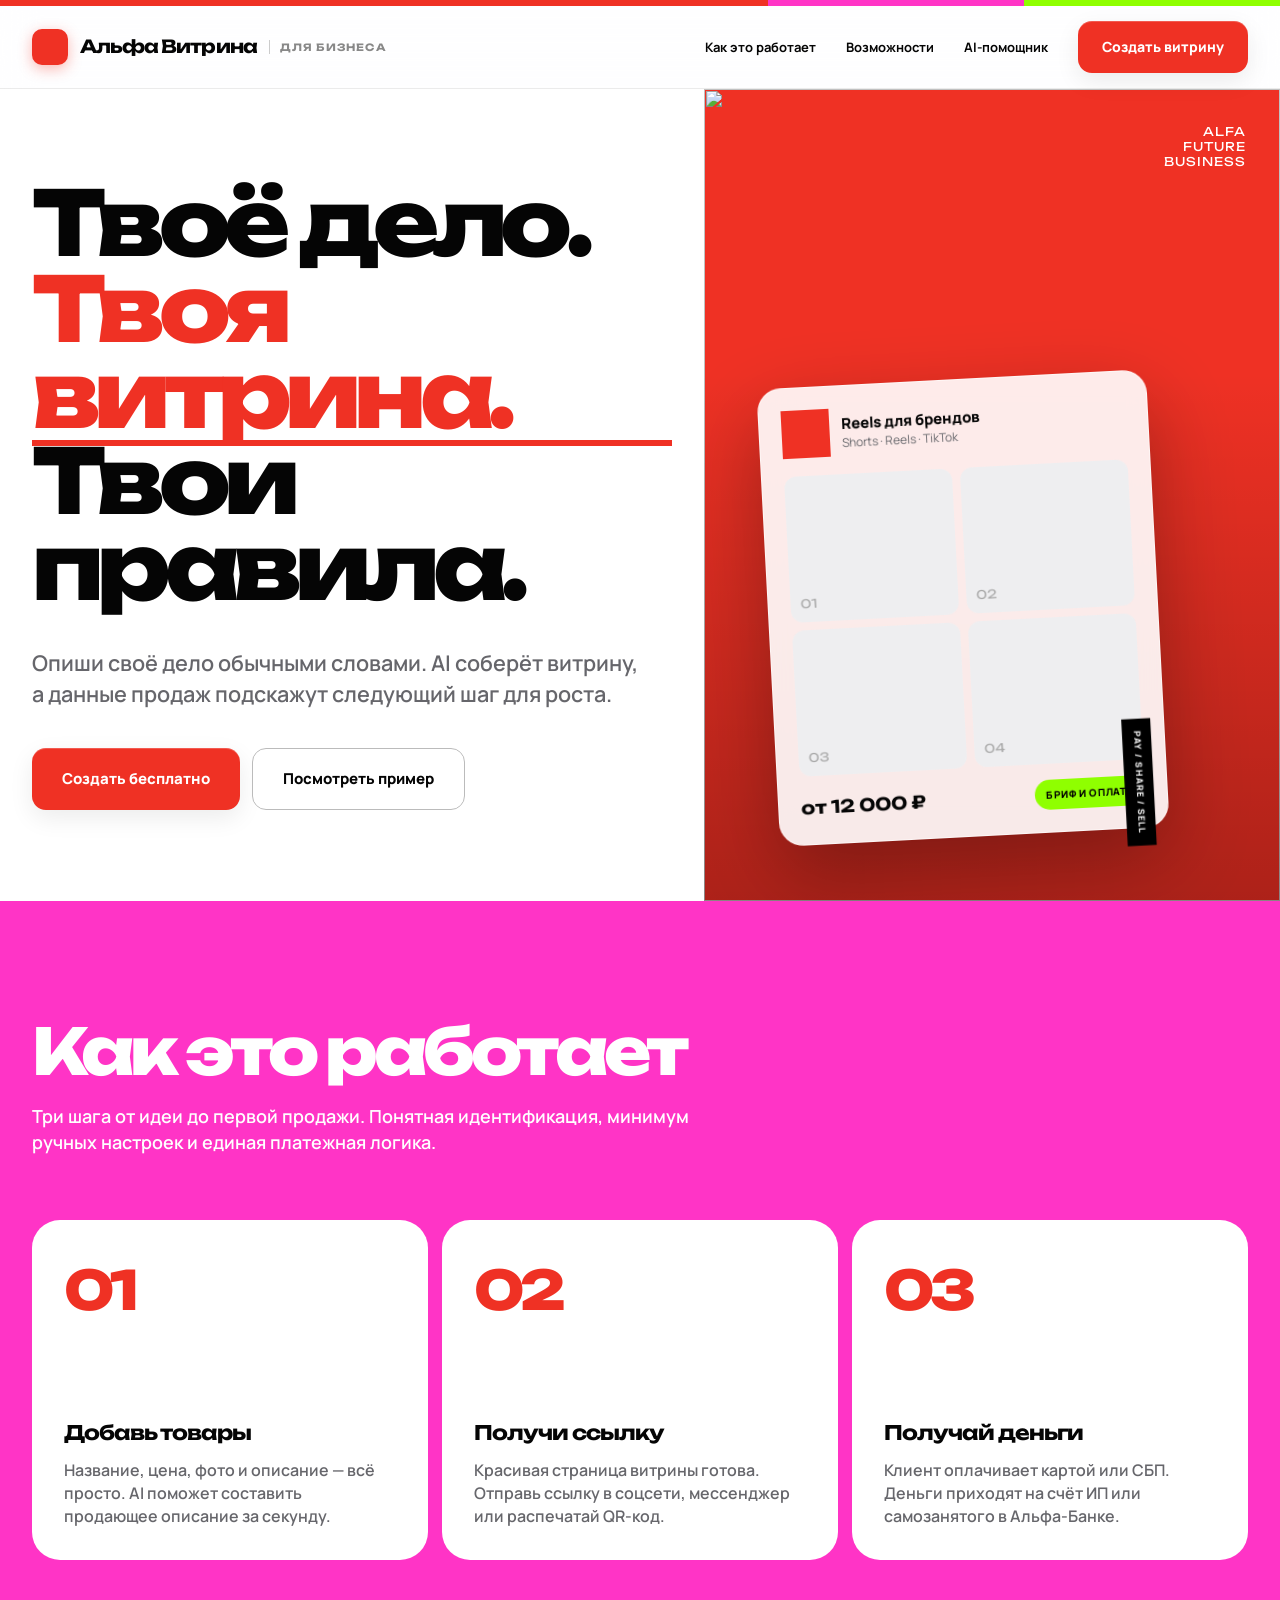
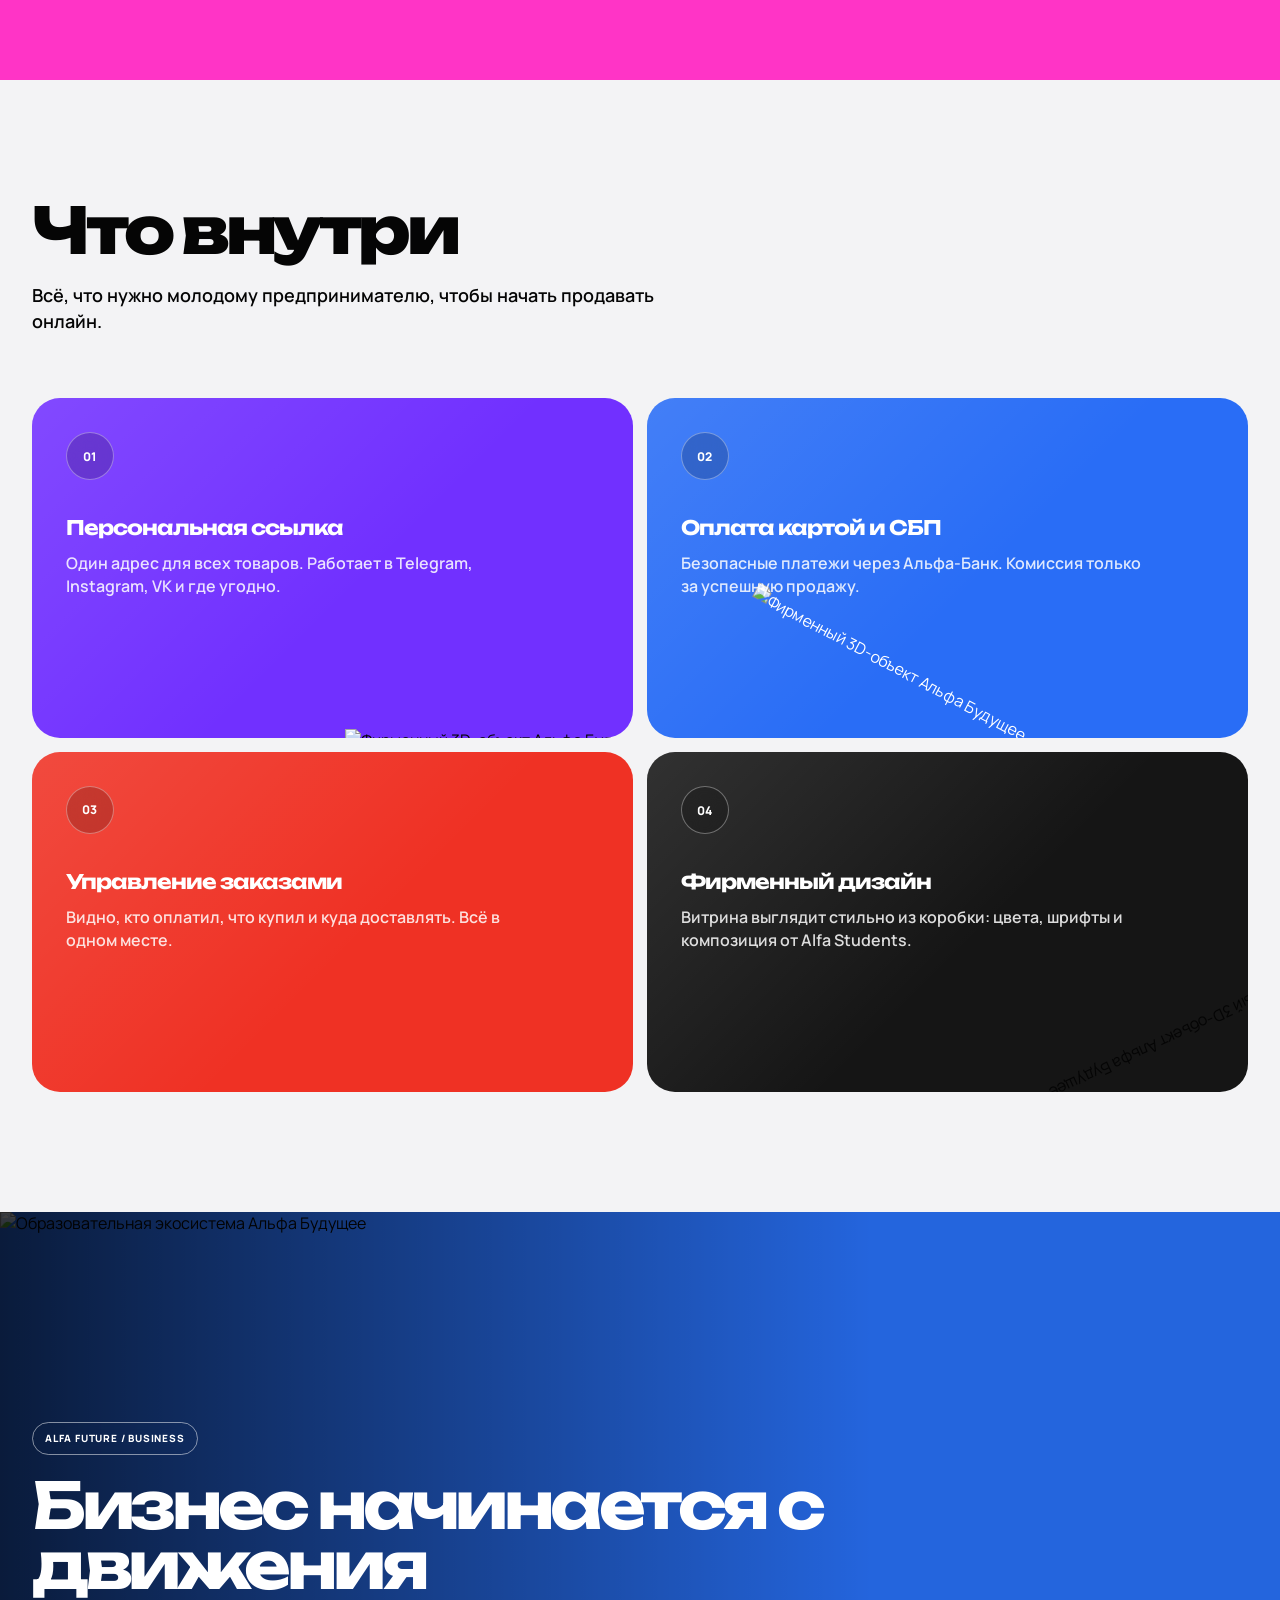
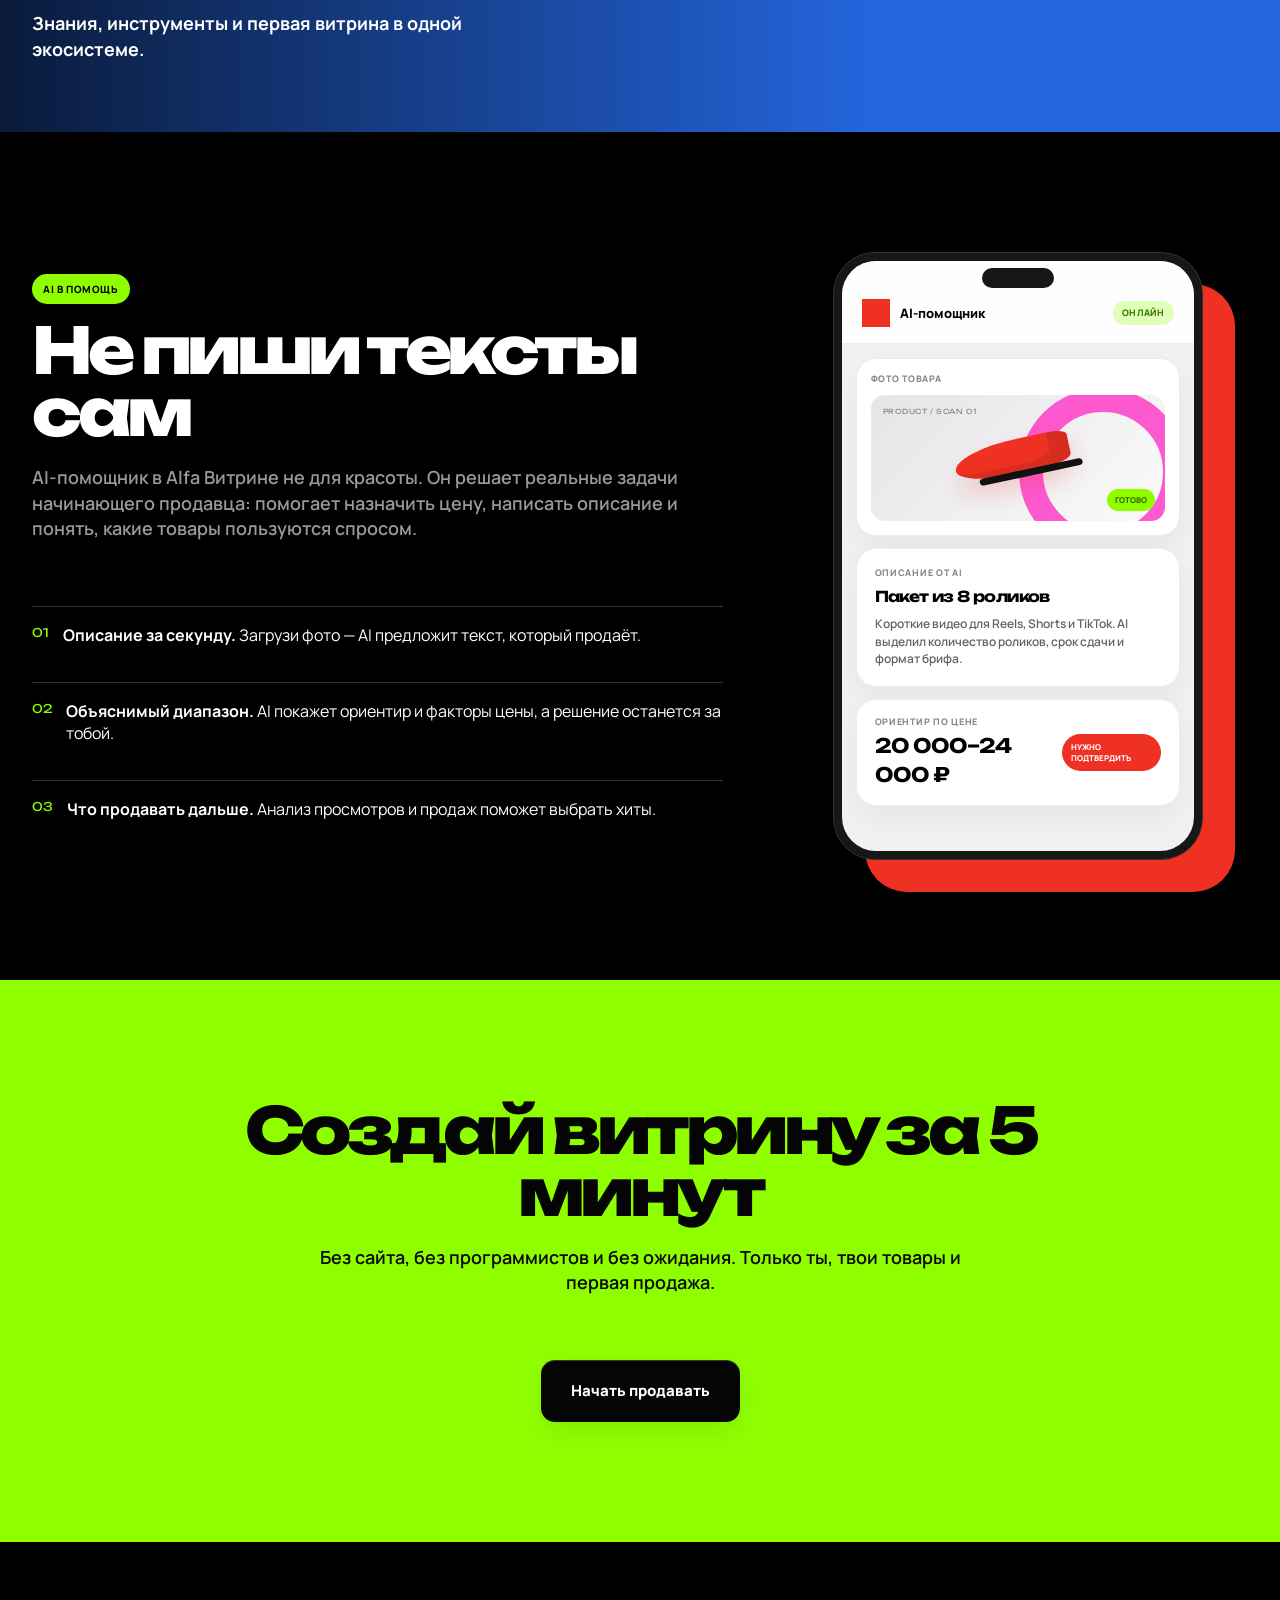
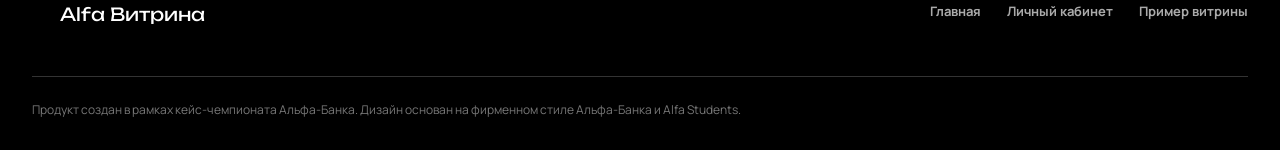
==== commit 11216ded: "feat: адаптировать демо под кейс видео-пакетов для локальных брендов" ====
--- a/alfa-vitrina/index.html
+++ b/alfa-vitrina/index.html
@@ -59,8 +59,8 @@
           <div class="hero-card-header">
             <div class="hero-card-avatar"><img src="https://alfabank.servicecdn.ru/site-upload/25/fd/7064/Logo_D_white.svg" alt=""></div>
             <div>
-              <div class="hero-card-title">Студия Леры</div>
-              <div class="hero-card-meta">Макияж · уход · мастер-классы</div>
+              <div class="hero-card-title">Reels для брендов</div>
+              <div class="hero-card-meta">Shorts · Reels · TikTok</div>
             </div>
           </div>
           <div class="hero-product">
@@ -70,8 +70,8 @@
             <div class="hero-product-item">04</div>
           </div>
           <div style="margin-top: 16px; display: flex; justify-content: space-between; align-items: center;">
-            <span style="font-family: var(--font-display); font-weight: 700; font-size: 1.1rem;">от 1 900 ₽</span>
-            <span class="badge badge-green">Запись и оплата</span>
+            <span style="font-family: var(--font-display); font-weight: 700; font-size: 1.1rem;">от 12 000 ₽</span>
+            <span class="badge badge-green">Бриф и оплата</span>
           </div>
         </div>
       </div>
@@ -188,14 +188,14 @@
 
               <div class="ai-result">
                 <div class="ai-card-label">Описание от AI</div>
-                <h3>Макияж для важного события</h3>
-                <p>Стойкий образ с подготовкой кожи. AI выделил формат услуги, длительность и необходимость записи.</p>
+                <h3>Пакет из 8 роликов</h3>
+                <p>Короткие видео для Reels, Shorts и TikTok. AI выделил количество роликов, срок сдачи и формат брифа.</p>
               </div>
 
               <div class="ai-price">
                 <div>
                   <div class="ai-card-label">Ориентир по цене</div>
-                  <strong>3 200–3 800 ₽</strong>
+                  <strong>20 000–24 000 ₽</strong>
                 </div>
                 <span>Нужно подтвердить</span>
               </div>
--- a/alfa-vitrina/styles.css
+++ b/alfa-vitrina/styles.css
@@ -51,17 +51,20 @@
   backdrop-filter: blur(18px);
 }
 .header-inner { height: 82px; display: flex; align-items: center; justify-content: space-between; }
-.logo { display: flex; align-items: center; gap: 10px; font-weight: 800; letter-spacing: -.04em; }
+.logo { display: flex; align-items: center; gap: 12px; font-family: var(--font-display); font-size: 19px; font-weight: 700; letter-spacing: -.05em; }
 .logo-mark,
 .sidebar-logo > span {
   width: 36px;
   height: 36px;
   display: inline-grid;
   place-items: center;
+  border-radius: 10px;
   background: var(--a-red);
   color: white;
   font-size: 19px;
   font-weight: 800;
+  box-shadow: 0 4px 14px rgba(239,49,36,.35);
+  overflow: hidden;
 }
 .logo-mark img, .sidebar-logo > span img { width: 15px; height: 21px; }
 .logo-mark::after { display: none; }
@@ -213,9 +216,9 @@
 .badge-pink { background: var(--s-pink); }
 .badge-white { color: black; background: white; }
 .showcase-location { color: white; border: 1px solid rgba(255,255,255,.5); background: rgba(0,0,0,.15); }
-.brand-badge { gap: 8px; padding: 7px 12px; background: white; }
-.brand-badge > span { width: 12px; height: 17px; display: grid; place-items: center; background: transparent; }
-.brand-badge img { width: 12px; height: 17px; filter: brightness(0) saturate(100%) invert(24%) sepia(93%) saturate(4114%) hue-rotate(352deg) brightness(101%) contrast(88%); }
+.brand-badge { gap: 10px; padding: 8px 14px; background: white; font-family: var(--font-display); font-size: 13px; font-weight: 700; letter-spacing: -.04em; text-transform: none; box-shadow: 0 4px 14px rgba(0,0,0,.1); }
+.brand-badge > span { width: 24px; height: 24px; display: grid; place-items: center; border-radius: 6px; background: var(--a-red); }
+.brand-badge img { width: 12px; height: 16px; }
 
 .showcase-header { position: relative; min-height: 500px; display: flex; align-items: center; padding: 72px 0; color: white; background: var(--a-red); overflow: hidden; }
 .showcase-header::after { content: ""; position: absolute; inset: 0; background: radial-gradient(circle at 80% 40%, transparent, rgba(0,0,0,.15)); pointer-events: none; }
@@ -261,7 +264,7 @@
 
 .dashboard { display: grid; grid-template-columns: 280px 1fr; min-height: 100vh; }
 .sidebar { position: sticky; top: 0; height: 100vh; padding: 34px 24px; color: white; background: black; }
-.sidebar-logo { display: flex; align-items: center; gap: 12px; margin-bottom: 72px; font-size: 16px; font-weight: 800; }
+.sidebar-logo { display: flex; align-items: center; gap: 14px; margin-bottom: 72px; font-family: var(--font-display); font-size: 18px; font-weight: 700; letter-spacing: -.05em; }
 .sidebar-menu { list-style: none; display: flex; flex-direction: column; gap: 6px; }
 .sidebar-link { display: flex; align-items: center; gap: 14px; padding: 16px; border-radius: 12px; color: #999; font-weight: 700; }
 .sidebar-link > span { width: 22px; color: #555; font-size: 10px; }
